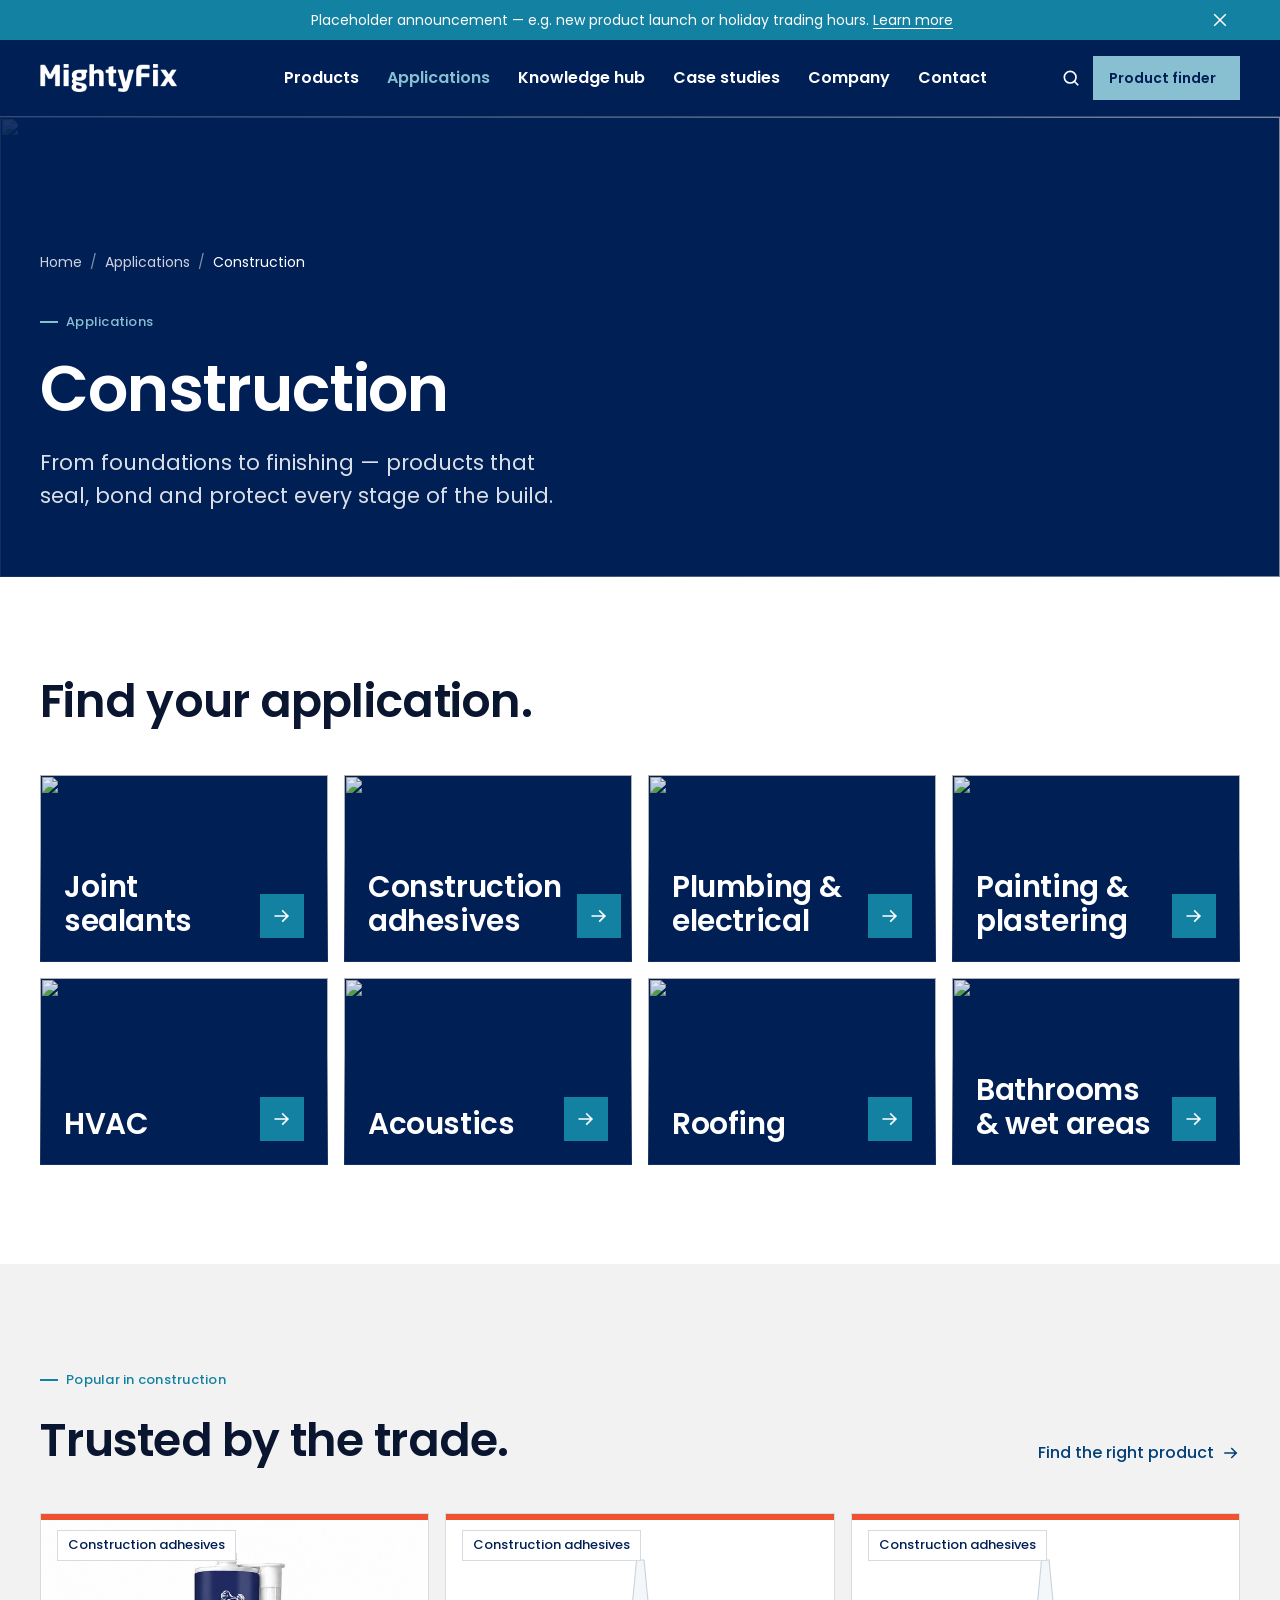
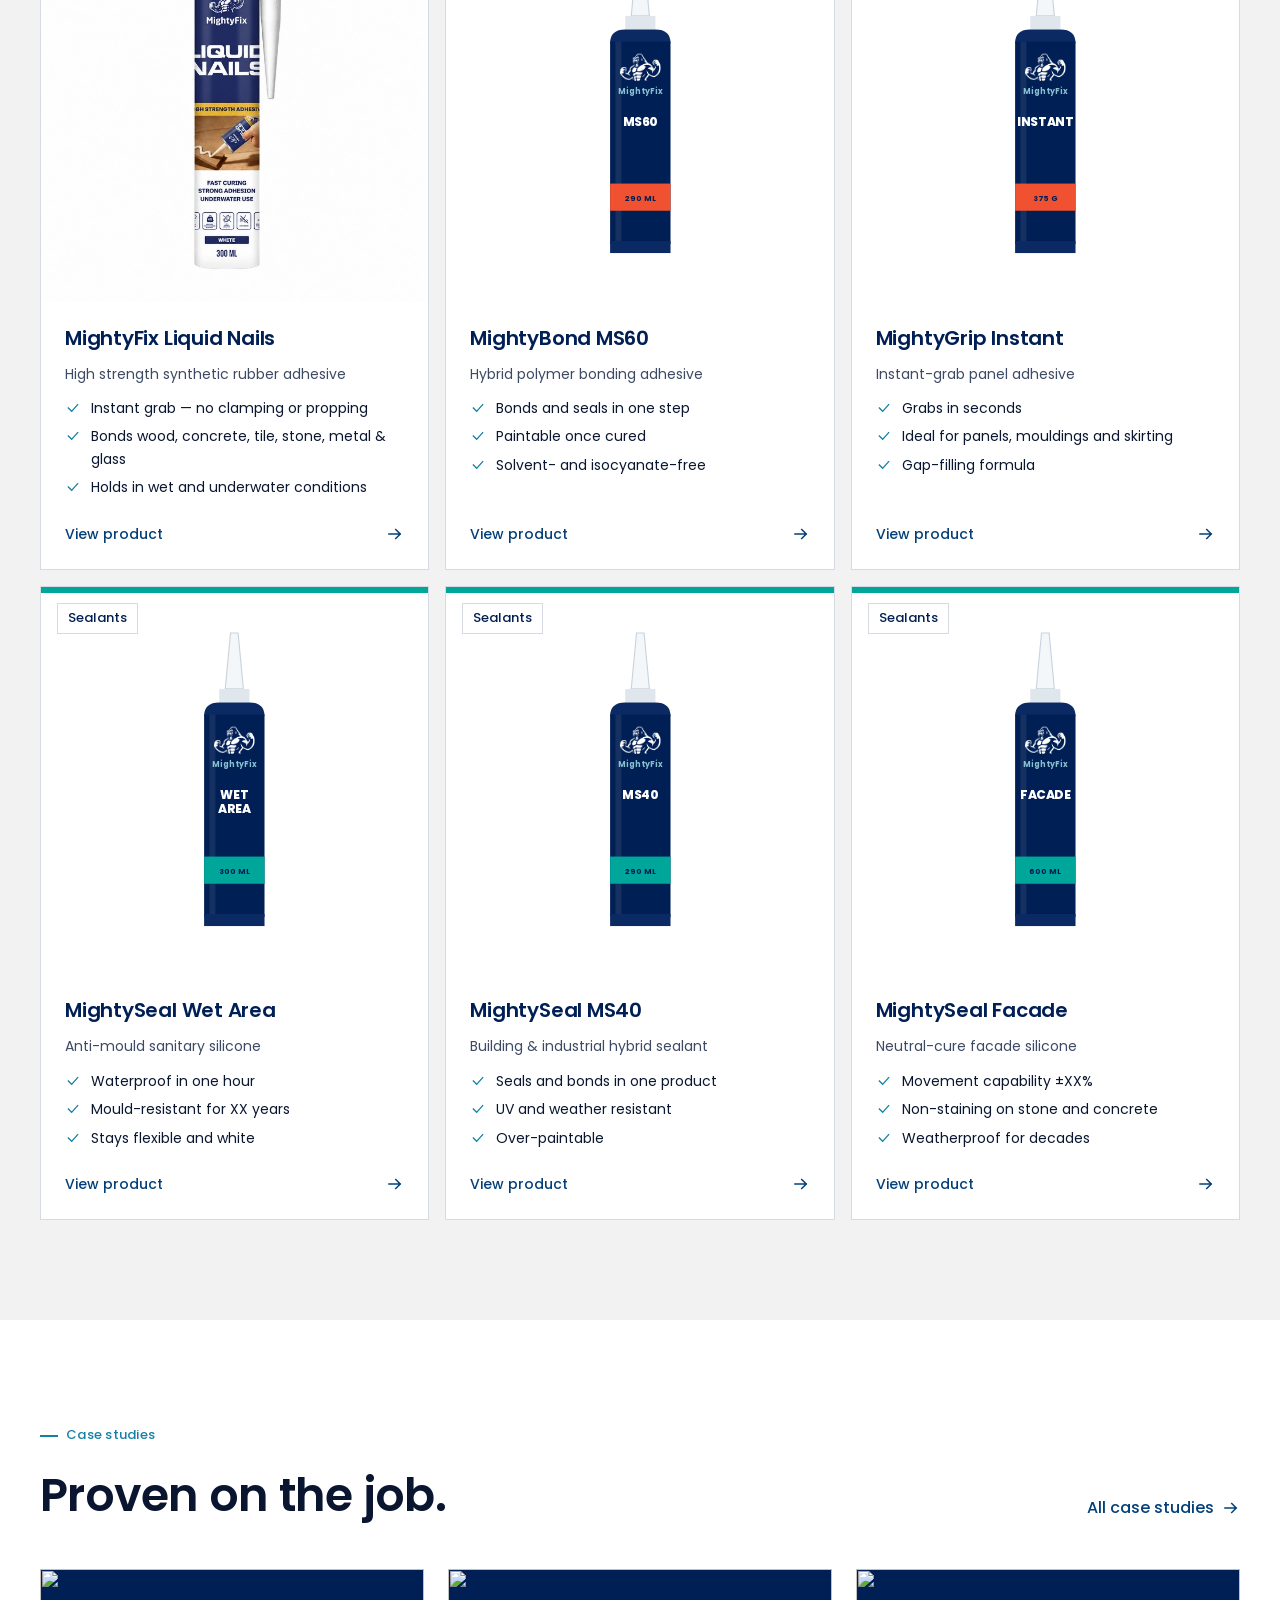
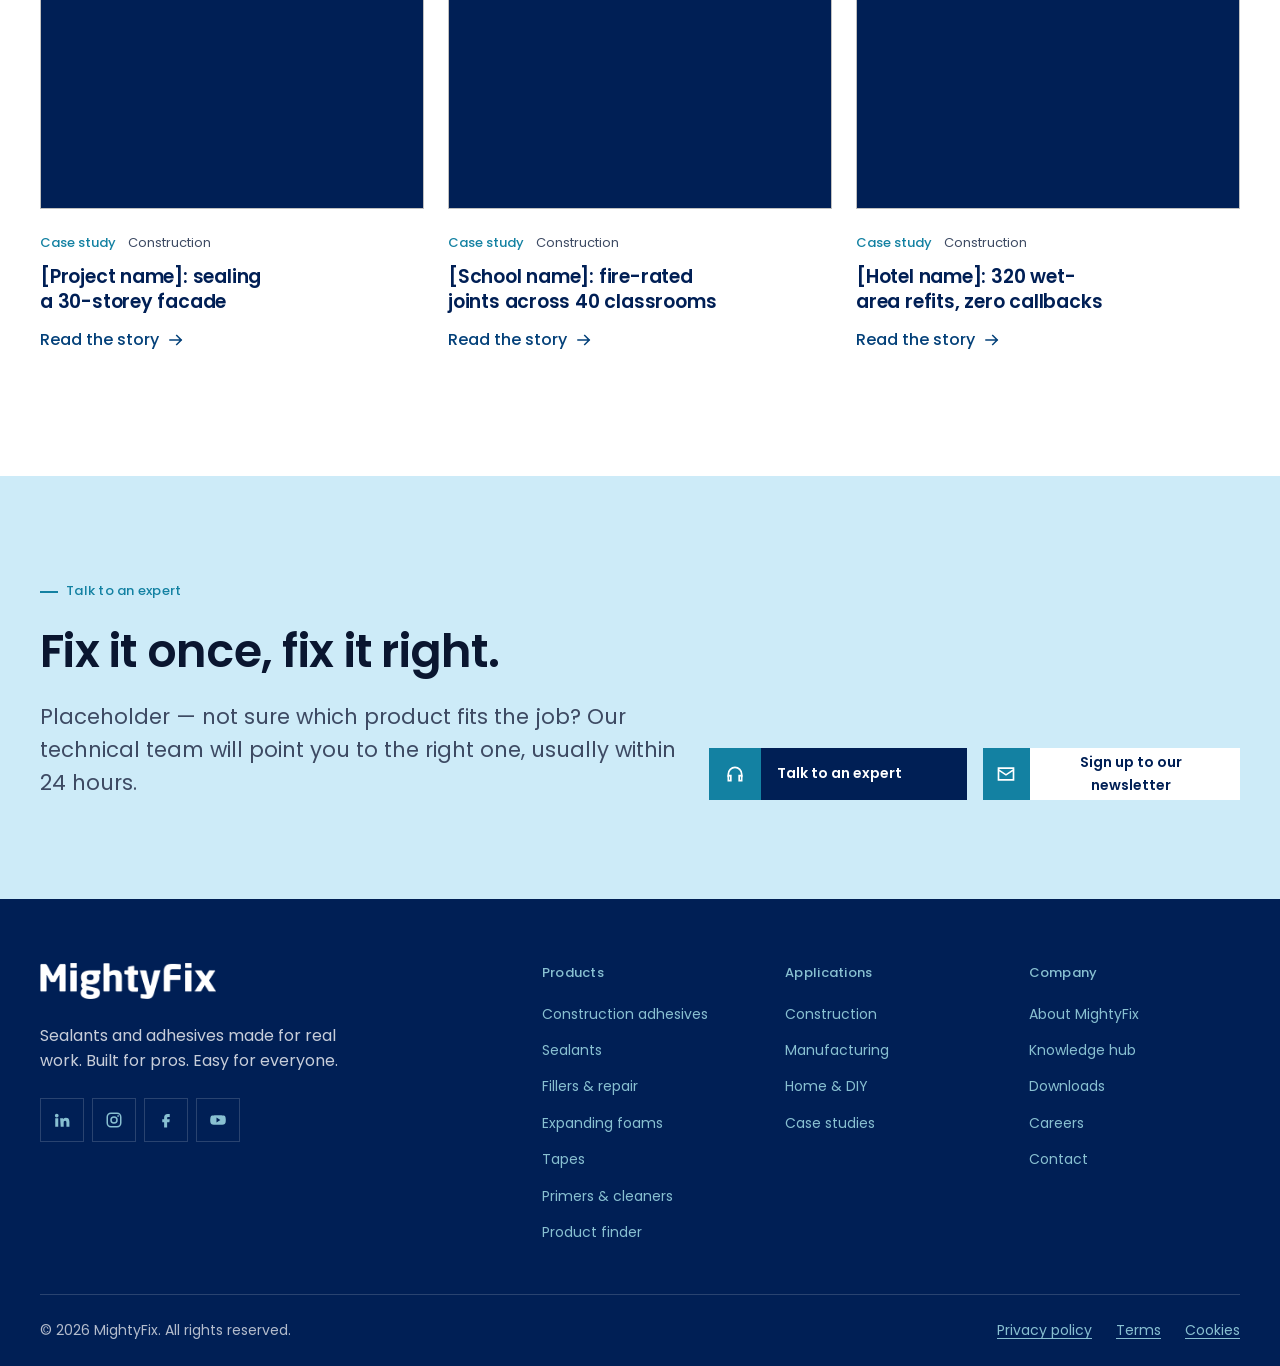
==== site/application.html @ 57dddebc "Initial MightyFix website Static HTML/CSS/JS site modelled on the sabreadhesives.com page structure," ====
<!doctype html>
<html lang="en">
<head>
  <meta charset="utf-8">
  <meta name="viewport" content="width=device-width, initial-scale=1">
  <title>Applications — MightyFix</title>
  <meta name="description" content="Placeholder — MightyFix products by application.">
  <link rel="icon" href="assets/img/symbol-navy.png">
  <link rel="preconnect" href="https://fonts.googleapis.com">
  <link rel="preconnect" href="https://fonts.gstatic.com" crossorigin>
  <link href="https://fonts.googleapis.com/css2?family=Poppins:wght@400;500;600;700;800&display=swap" rel="stylesheet">
  <link rel="stylesheet" href="assets/css/styles.css">
  <script>document.documentElement.classList.add('js')</script>
</head>
<body data-page="application" data-nav="applications">
<main id="main" tabindex="-1">
  <div id="page"></div>
</main>
<script src="assets/js/data.js"></script>
<script src="assets/js/pages.js"></script>
<script src="assets/js/main.js"></script>
</body>
</html>
---- site/assets/css/styles.css ----
/* ==========================================================================
   MightyFix — site styles
   Tokens follow the MightyFix Brand Guidelines:
   - Primary palette: French Navy Blue, Dark Azure, Autumn Blue, Half Baked
   - Usage proportion ≈ 50 / 25 / 10 / 10 / 5
   - Type: Helvetica Neue in the guide → Poppins on web (as sabreadhesives.com). Sentence case,
     left aligned, tight tracking on headings.
   ========================================================================== */

:root {
  /* Brand primary */
  --navy: #001f55;        /* French Navy Blue · Pantone 281 C */
  --navy-deep: #001844;   /* menu panels — a shade below navy, as Sabre does with its purple */
  --azure: #034079;       /* Dark Azure · Pantone 541 C */
  --autumn: #1381a2;      /* Autumn Blue · Pantone 314 C */
  --halfbaked: #88c0d1;   /* Half Baked · Pantone 550 C */
  --ice: #cdebf8;         /* 5% tint from usage-proportion chart */

  /* Neutrals */
  --paper: #f2f2f2;
  --white: #ffffff;
  --ink: #0a1630;
  --ink-2: #3d4a63;
  --line: #d6dbe3;
  --line-dark: rgba(255, 255, 255, 0.16);

  /* Semantic */
  --bg: var(--white);
  --surface: var(--paper);
  --text: var(--ink);
  --text-muted: var(--ink-2);
  --link: var(--azure);
  --focus: #1381a2;
  --error: #b73240;       /* Satin Red from extended palette */
  --success: #00796f;

  /* Type */
  --font: "Poppins", Arial, sans-serif;
  --fs-display: clamp(2.75rem, 1.9rem + 4.2vw, 6rem);
  --fs-h1: clamp(2.25rem, 1.6rem + 3vw, 4.25rem);
  --fs-h2: clamp(1.75rem, 1.35rem + 1.9vw, 3rem);
  --fs-h3: clamp(1.375rem, 1.2rem + 0.8vw, 1.875rem);
  --fs-h4: 1.25rem;
  --fs-lead: clamp(1.125rem, 1.05rem + 0.35vw, 1.375rem);
  --fs-body: 1rem;
  --fs-small: 0.875rem;
  --fs-xs: 0.8125rem;

  /* Space (8pt) */
  --s1: 0.25rem; --s2: 0.5rem; --s3: 0.75rem; --s4: 1rem; --s5: 1.5rem;
  --s6: 2rem; --s7: 3rem; --s8: 4rem; --s9: 6rem; --s10: 8rem;
  --section: clamp(4rem, 3rem + 4vw, 7.5rem);

  --container: 1320px;
  --gutter: clamp(1rem, 0.5rem + 2.5vw, 2.5rem);
  --header-h: 76px;

  --radius: 0;            /* guide: sharp corners, clean lines */
  --shadow: 0 18px 40px -20px rgba(0, 31, 85, 0.35);

  --ease-out: cubic-bezier(0.22, 1, 0.36, 1);
  --ease-in: cubic-bezier(0.55, 0, 1, 0.45);
  --dur-1: 160ms; --dur-2: 280ms; --dur-3: 600ms;

  --z-header: 50; --z-menu: 60; --z-modal: 100;
}

/* ---------- Reset & base ---------- */
*, *::before, *::after { box-sizing: border-box; }
html { -webkit-text-size-adjust: 100%; scroll-padding-top: calc(var(--header-h) + 16px); }
@media (prefers-reduced-motion: no-preference) { html { scroll-behavior: smooth; } }
body {
  margin: 0;
  font-family: var(--font);
  font-size: var(--fs-body);
  line-height: 1.6;
  letter-spacing: 0;
  color: var(--text);
  background: var(--bg);
  -webkit-font-smoothing: antialiased;
  text-rendering: optimizeLegibility;
  }
img, svg, video { display: block; max-width: 100%; }
img { height: auto; }
a { color: var(--link); text-underline-offset: 0.2em; }
button, input, select, textarea { font: inherit; letter-spacing: inherit; color: inherit; }
button { cursor: pointer; }
h1, h2, h3, h4, h5, p, ul, ol, figure, blockquote, dl, dd { margin: 0; }
ul[class], ol[class] { list-style: none; padding: 0; }

:focus-visible { outline: 3px solid var(--focus); outline-offset: 3px; }
.on-dark :focus-visible, .site-header :focus-visible, .site-footer :focus-visible { outline-color: var(--halfbaked); }

.visually-hidden {
  position: absolute !important; width: 1px; height: 1px; padding: 0; margin: -1px;
  overflow: hidden; clip: rect(0 0 0 0); white-space: nowrap; border: 0;
}
.skip-link {
  position: absolute; left: var(--s4); top: -100px; z-index: 1000;
  background: var(--halfbaked); color: var(--navy); padding: var(--s3) var(--s4); font-weight: 500;
}
.skip-link:focus { top: var(--s4); }

/* ---------- Typography ---------- */
.display, .h1, .h2, .h3, h1, h2, h3 { font-weight: 600; text-wrap: balance; }
.display { font-size: var(--fs-display); line-height: 1; letter-spacing: -0.020em; }
h1, .h1 { font-size: var(--fs-h1); line-height: 1.04; letter-spacing: -0.018em; }
h2, .h2 { font-size: var(--fs-h2); line-height: 1.1; letter-spacing: -0.016em; }
h3, .h3 { font-size: var(--fs-h3); line-height: 1.2; letter-spacing: -0.011em; font-weight: 600; }
h4, .h4 { font-size: var(--fs-h4); line-height: 1.3; letter-spacing: 0; font-weight: 600; }
.lead { font-size: var(--fs-lead); line-height: 1.55; letter-spacing: 0; }
.small { font-size: var(--fs-small); }
.muted { color: var(--text-muted); }
.eyebrow {
  display: inline-flex; align-items: center; gap: var(--s2);
  font-size: var(--fs-xs); font-weight: 500; letter-spacing: 0.02em; color: var(--autumn);
}
.eyebrow::before { content: ""; width: 18px; height: 2px; background: currentColor; }
.on-dark .eyebrow, .page-hero .eyebrow { color: var(--halfbaked); }
.prose { max-width: 68ch; }
.prose > * + * { margin-top: var(--s4); }
.prose h2 { font-size: var(--fs-h3); margin-top: var(--s7); }
.prose h3 { font-size: var(--fs-h4); margin-top: var(--s6); }
.prose ul { padding-left: 1.2em; }
.prose li + li { margin-top: var(--s2); }
.prose blockquote { border-left: 3px solid var(--halfbaked); padding-left: var(--s5); font-size: var(--fs-lead); color: var(--navy); }

/* ---------- Layout ---------- */
.container { width: 100%; max-width: var(--container); margin-inline: auto; padding-inline: var(--gutter); }
.section { padding-block: var(--section); }
.section--tight { padding-block: calc(var(--section) * 0.6); }
.section--paper { background: var(--paper); }
.section--navy { background: var(--navy); color: var(--white); }
.section--azure { background: var(--azure); color: var(--white); }
.section--ice { background: var(--ice); }
.on-dark { color: var(--white); }
.on-dark a:not(.btn) { color: var(--halfbaked); }
.on-dark .muted { color: rgba(255, 255, 255, 0.78); }

.stack > * + * { margin-top: var(--s5); }
.stack-sm > * + * { margin-top: var(--s3); }
.grid { display: grid; gap: var(--s5); }
@media (min-width: 640px) { .grid--2, .grid--3, .grid--4 { grid-template-columns: repeat(2, 1fr); } }
@media (min-width: 960px) {
  .grid--3 { grid-template-columns: repeat(3, 1fr); }
  .grid--4 { grid-template-columns: repeat(4, 1fr); }
}
.split { display: grid; gap: var(--s6); }
@media (min-width: 960px) {
  .split { grid-template-columns: 5fr 7fr; gap: var(--s8); align-items: start; }
  .split--even { grid-template-columns: 1fr 1fr; }
  .split--center { align-items: center; }
}
.split > *, .grid > *, .pdp-hero__grid > *, .article-layout > *, .contact-grid > *, .cta-band > *, .footer__top > * { min-width: 0; }
.section-head { display: flex; flex-wrap: wrap; justify-content: space-between; align-items: end; gap: var(--s5); margin-bottom: var(--s7); }
.section-head > div { max-width: 46rem; }
.section-head .lead { margin-top: var(--s4); }

/* ---------- Buttons ---------- */
.btn {
  --btn-bg: var(--navy); --btn-fg: var(--white); --btn-tile: var(--autumn);
  display: inline-flex; align-items: center; gap: var(--s4);
  min-height: 52px; padding: 0 var(--s5) 0 0;
  background: var(--btn-bg); color: var(--btn-fg);
  border: 0; text-decoration: none; font-weight: 600; font-size: 0.875rem; letter-spacing: 0;
  transition: background-color var(--dur-1) var(--ease-out), color var(--dur-1) var(--ease-out);
  touch-action: manipulation;
}
.btn .btn__tile {
  display: grid; place-items: center; width: 52px; align-self: stretch;
  background: var(--btn-tile); color: var(--white);
  transition: background-color var(--dur-1) var(--ease-out);
}
.btn .btn__tile svg { width: 20px; height: 20px; transition: transform var(--dur-2) var(--ease-out); }
.btn:hover .btn__tile svg { transform: translateX(3px); }
.btn:hover { --btn-bg: var(--azure); }
.btn:active .btn__tile { background: var(--azure); }
.btn--light { --btn-bg: var(--halfbaked); --btn-fg: var(--navy); --btn-tile: var(--navy); }
.btn--light:hover { --btn-bg: var(--ice); }
.btn--white { --btn-bg: var(--white); --btn-fg: var(--navy); --btn-tile: var(--autumn); }
.btn--white:hover { --btn-bg: var(--ice); }
.btn--plain { padding: 0 var(--s5); }
.btn--block { width: 100%; }
.btn[disabled], .btn[aria-disabled="true"] { opacity: 0.45; cursor: not-allowed; }
.btn.is-loading .btn__tile svg { animation: spin 0.9s linear infinite; }
@keyframes spin { to { transform: rotate(360deg); } }

.link-arrow {
  display: inline-flex; align-items: center; gap: var(--s2);
  font-weight: 500; text-decoration: none; color: var(--link);
}
.link-arrow svg { width: 18px; height: 18px; transition: transform var(--dur-2) var(--ease-out); }
.link-arrow:hover { text-decoration: underline; }
.link-arrow:hover svg { transform: translateX(3px); }

.icon-btn {
  display: inline-grid; place-items: center; width: 48px; height: 48px;
  background: var(--autumn); color: var(--white); border: 0;
  transition: background-color var(--dur-1) var(--ease-out);
}
.icon-btn:hover { background: var(--azure); }
.icon-btn svg { width: 20px; height: 20px; }
.icon-btn--ghost { background: transparent; color: currentColor; border: 1px solid currentColor; }
.icon-btn--ghost:hover { background: rgba(255, 255, 255, 0.1); }

.icon { width: 24px; height: 24px; flex: none; }

/* ---------- Announcement bar ---------- */
.announce {
  background: var(--autumn); color: var(--white);
  font-size: var(--fs-small);
}
.announce .container { display: flex; align-items: center; justify-content: center; gap: var(--s4); min-height: 40px; position: relative; padding-right: 56px; }
.announce p { text-align: center; }
.announce button {
  position: absolute; right: var(--gutter); top: 50%; transform: translateY(-50%);
  width: 40px; height: 40px; display: grid; place-items: center; background: none; border: 0; color: inherit;
}
.announce button svg { width: 18px; height: 18px; }

/* ---------- Header ---------- */
.site-header {
  position: sticky; top: 0; z-index: var(--z-header);
  background: var(--navy); color: var(--white);
  transition: box-shadow var(--dur-2) var(--ease-out);
}
.site-header.is-scrolled { box-shadow: 0 8px 24px -12px rgba(0, 0, 0, 0.5); }
.site-header__bar { display: flex; align-items: center; gap: var(--s6); height: var(--header-h); }
.brand { display: inline-flex; align-items: center; flex: none; }
.brand img { height: 28px; width: auto; }
.nav { display: none; margin-left: auto; }
.nav__list { display: flex; align-items: stretch; height: var(--header-h); }
.nav__item { display: flex; }
.nav__link {
  display: inline-flex; align-items: center; padding: 0 14px;
  color: var(--white); text-decoration: none; font-size: 1rem; font-weight: 600;
  background: none; border: 0; cursor: pointer;
  transition: color 0.35s ease;
}
/* Sabre-style: no arrows or underlines — the open/current item takes the accent colour */
.nav__link:hover, .nav__link[aria-expanded="true"], .nav__link[aria-current="page"], .nav__link[data-current="true"] { color: var(--halfbaked); }
.header-actions { display: flex; align-items: center; gap: var(--s3); margin-left: auto; }
.header-actions .btn { min-height: 44px; }
.header-actions .btn .btn__tile { width: 44px; }
.header-cta { display: none; }
.menu-toggle {
  display: inline-grid; place-items: center; width: 48px; height: 48px;
  background: none; border: 1px solid var(--line-dark); color: var(--white);
}
.menu-toggle svg { width: 22px; height: 22px; }
@media (min-width: 1100px) {
  .nav { display: block; }
  .header-actions { margin-left: var(--s4); }
  .header-cta { display: inline-flex; }
  .menu-toggle { display: none; }
}

/* Mega menu — mirrors sabreadhesives.com: full-width panel a shade darker than the header,
   three equal columns, bold 20px column headings, 16px links on 32px lines. */
.site-header { border-bottom: 1px solid rgba(255, 255, 255, 0.2); }
.mega {
  position: absolute; left: 0; right: 0; top: 100%;
  background: var(--navy-deep); color: var(--white);
  visibility: hidden; opacity: 0;
  transition: opacity 0.5s ease, visibility 0s linear 0.5s;
}
.mega.is-open { visibility: visible; opacity: 1; transition: opacity 0.5s ease, visibility 0s; }
@media (max-width: 1099px) { .mega { display: none; } }
.mega__inner { display: grid; grid-template-columns: repeat(3, 1fr); column-gap: var(--s6); padding-block: 70px 90px; }
.mega__col { list-style: none; margin: 0; padding: 0; }
.mega__col li { margin-top: 5px; }
.mega__col li:first-child { margin-top: 0; }
.mega__col a { display: inline-block; color: var(--white); text-decoration: none; font-size: 1rem; font-weight: 500; line-height: 32px; transition: color 0.35s ease; }
.mega__col a:hover, .mega__col a:focus-visible { color: var(--halfbaked); }
.mega__heading { display: inline-block; margin: 5px 0 10px; color: var(--white); text-decoration: none; font-size: 1.25rem; font-weight: 700; line-height: 32px; transition: color 0.35s ease; }
a.mega__heading:hover { color: var(--halfbaked); }
.mega__heading--finder { line-height: 24px; max-width: 200px; }
.mega__finder { display: inline-flex; align-items: center; gap: 10px; margin-top: 20px; color: var(--white); text-decoration: none; font-size: 1rem; font-weight: 500; line-height: 24px; transition: color 0.35s ease; }
.mega__finder svg { width: 18px; height: 18px; color: var(--halfbaked); }
.mega__finder:hover { color: var(--halfbaked); }

/* Mobile drawer */
.drawer {
  position: fixed; inset: 0; z-index: var(--z-menu);
  background: var(--navy); color: var(--white);
  display: flex; flex-direction: column;
  visibility: hidden; transform: translateX(100%);
  transition: transform var(--dur-2) var(--ease-in), visibility 0s linear var(--dur-2);
}
.drawer.is-open { visibility: visible; transform: none; transition: transform var(--dur-3) var(--ease-out); }
.drawer__top { display: flex; align-items: center; justify-content: space-between; height: var(--header-h); padding-inline: var(--gutter); border-bottom: 1px solid var(--line-dark); flex: none; }
.drawer__top img { height: 24px; width: auto; }
.drawer__panels { position: relative; flex: 1; overflow: hidden; }
.drawer__panel {
  position: absolute; inset: 0; overflow-y: auto; padding: var(--s5) var(--gutter) var(--s8);
  transition: transform var(--dur-2) var(--ease-out), visibility 0s linear var(--dur-2);
  transform: translateX(100%); visibility: hidden;
}
.drawer__panel.is-active { transform: none; visibility: visible; transition-delay: 0s; }
.drawer__panel.is-behind { transform: translateX(-30%); visibility: hidden; }
.drawer__list > li { border-bottom: 1px solid var(--line-dark); }
.drawer__list a, .drawer__list button {
  display: flex; align-items: center; justify-content: space-between; width: 100%;
  min-height: 60px; padding: 0; background: none; border: 0; color: var(--white);
  font-size: 1.375rem; letter-spacing: -0.011em; text-decoration: none; text-align: left;
}
.drawer__list svg { width: 20px; height: 20px; }
.drawer__back { display: inline-flex; align-items: center; gap: var(--s2); background: none; border: 0; color: var(--halfbaked); min-height: 44px; padding: 0; margin-bottom: var(--s4); font-weight: 500; }
.drawer__back svg { width: 18px; height: 18px; }
.drawer__heading { font-size: var(--fs-xs); color: var(--halfbaked); margin: var(--s5) 0 var(--s2); font-weight: 500; }
.drawer__foot { padding: var(--s5) var(--gutter); border-top: 1px solid var(--line-dark); flex: none; }
body.no-scroll { overflow: hidden; }

/* ---------- Breadcrumb ---------- */
.crumbs { font-size: var(--fs-small); }
.crumbs ol { display: flex; flex-wrap: wrap; gap: var(--s2); list-style: none; padding: 0; margin: 0; }
.crumbs li { display: inline-flex; align-items: center; gap: var(--s2); }
.crumbs li + li::before { content: "/"; opacity: 0.5; }
.crumbs a { color: inherit; text-decoration: none; opacity: 0.8; }
.crumbs a:hover { text-decoration: underline; opacity: 1; }
.crumbs [aria-current] { opacity: 1; }

/* ---------- Home hero ---------- */
.hero {
  position: relative; min-height: min(88vh, 860px); min-height: min(88dvh, 860px);
  display: flex; align-items: end; color: var(--white); background: var(--navy); overflow: hidden;
}
.hero__media { position: absolute; inset: 0; }
.hero__media img { width: 100%; height: 100%; object-fit: cover; }
.hero__media::after { content: ""; position: absolute; inset: 0; background: linear-gradient(90deg, rgba(0, 31, 85, 0.75) 0%, rgba(0, 31, 85, 0.25) 55%, rgba(0, 31, 85, 0) 100%), linear-gradient(0deg, rgba(0, 31, 85, 0.55), rgba(0, 31, 85, 0) 45%); }
.hero__content { position: relative; width: 100%; padding-bottom: clamp(9rem, 20vw, 13rem); }
.hero__title { max-width: 10ch; }
.hero__play {
  display: inline-flex; align-items: center; gap: var(--s4); margin-top: var(--s6);
  background: none; border: 0; color: var(--white); padding: 0; font-weight: 500;
}
.hero__play .icon-btn { width: 64px; height: 64px; }
.hero__play .icon-btn svg { width: 24px; height: 24px; }
.hero__finder {
  position: absolute; right: 0; bottom: 0; z-index: 2;
  width: min(100%, 520px); background: var(--azure); color: var(--white);
  padding: var(--s6) var(--gutter) var(--s6) var(--s6);
}
.hero__finder h2 { font-size: var(--fs-h3); line-height: 1.1; letter-spacing: -0.011em; margin-bottom: var(--s5); max-width: 16ch; }
@media (max-width: 639px) {
  .hero { flex-direction: column; align-items: stretch; justify-content: end; }
  .hero__content { padding-bottom: var(--s6); padding-top: 30vh; }
  .hero__finder { position: relative; width: 100%; padding: var(--s6) var(--gutter); }
}

/* ---------- Page hero (inner pages) ---------- */
.page-hero { background: var(--navy); color: var(--white); position: relative; overflow: hidden; }
.page-hero__grid { display: grid; gap: var(--s6); padding-block: var(--s7) var(--s8); position: relative; }
.page-hero__grid .crumbs { margin-bottom: var(--s6); }
.page-hero h1 { max-width: 14ch; }
.page-hero .lead { margin-top: var(--s5); max-width: 40ch; color: rgba(255, 255, 255, 0.86); }
.page-hero__actions { margin-top: var(--s6); display: flex; flex-wrap: wrap; gap: var(--s4); }
.page-hero__media { position: relative; min-height: 260px; }
.page-hero__media img { position: absolute; inset: 0; width: 100%; height: 100%; object-fit: cover; }
@media (min-width: 960px) {
  .page-hero--split .page-hero__grid { grid-template-columns: 1fr 1fr; padding-block: 0; min-height: 520px; }
  .page-hero--split .page-hero__text { padding-block: var(--s7) var(--s8); align-self: center; }
  .page-hero--split .page-hero__media { margin-right: calc(var(--gutter) * -1); margin-right: calc((100vw - min(100vw, var(--container))) / -2 - var(--gutter)); }
}
.page-hero--photo { min-height: 460px; display: flex; align-items: end; }
.page-hero--photo .page-hero__bg { position: absolute; inset: 0; }
.page-hero--photo .page-hero__bg img { width: 100%; height: 100%; object-fit: cover; }
.page-hero--photo .page-hero__bg::after { content: ""; position: absolute; inset: 0; background: linear-gradient(90deg, rgba(0, 31, 85, 0.9), rgba(0, 31, 85, 0.35)); }
.page-hero--compact .page-hero__grid { padding-block: var(--s6) var(--s7); }
.page-hero__band { position: absolute; left: 0; bottom: 0; height: 8px; width: 100%; }

/* ---------- Intro block ---------- */
.intro__cols { display: grid; gap: var(--s5); }
@media (min-width: 720px) { .intro__cols { grid-template-columns: 1fr 1fr; gap: var(--s6); } }

/* ---------- Feature (panel overlapping image) ---------- */
.feature { position: relative; display: grid; }
.feature__media { position: relative; aspect-ratio: 16 / 10; }
.feature__media img { position: absolute; inset: 0; width: 100%; height: 100%; object-fit: cover; }
.feature__panel { position: relative; background: var(--navy); color: var(--white); padding: var(--s6); display: flex; flex-direction: column; gap: var(--s5); }
.feature__panel .h2 { max-width: 12ch; }
.feature__product { position: absolute; right: 6%; bottom: -6%; width: clamp(80px, 12vw, 150px); filter: drop-shadow(0 20px 30px rgba(0, 0, 0, 0.35)); }
@media (min-width: 960px) {
  .feature { grid-template-columns: repeat(12, 1fr); align-items: center; }
  .feature__media { grid-column: 4 / -1; grid-row: 1; aspect-ratio: 16 / 9.5; }
  .feature__panel { grid-column: 1 / 6; grid-row: 1; padding: var(--s7) var(--s6); z-index: 1; min-height: 480px; justify-content: center; }
  .feature--reverse .feature__media { grid-column: 1 / 10; }
  .feature--reverse .feature__panel { grid-column: 8 / -1; }
}

/* ---------- Tiles (categories / applications) ---------- */
.tiles { display: grid; gap: var(--s4); grid-template-columns: 1fr; }
@media (min-width: 560px) { .tiles { grid-template-columns: repeat(2, 1fr); } }
@media (min-width: 960px) { .tiles--3 { grid-template-columns: repeat(3, 1fr); } .tiles--4 { grid-template-columns: repeat(4, 1fr); } }
.tile { position: relative; display: block; aspect-ratio: 4 / 3.4; overflow: hidden; color: var(--white); text-decoration: none; background: var(--navy); }
.tile img { position: absolute; inset: 0; width: 100%; height: 100%; object-fit: cover; transition: transform var(--dur-3) var(--ease-out); }
.tile::after { content: ""; position: absolute; inset: 0; background: linear-gradient(0deg, rgba(0, 31, 85, 0.9) 0%, rgba(0, 31, 85, 0.1) 60%); transition: opacity var(--dur-2) var(--ease-out); }
.tile:hover img { transform: scale(1.05); }
.tile__body { position: absolute; inset: auto 0 0 0; z-index: 1; display: flex; align-items: end; justify-content: space-between; gap: var(--s4); padding: var(--s5); }
.tile__title { font-size: var(--fs-h3); font-weight: 600; line-height: 1.15; letter-spacing: -0.013em; }
.tile__arrow { display: grid; place-items: center; width: 44px; height: 44px; flex: none; background: var(--autumn); transition: background-color var(--dur-1) var(--ease-out); }
.tile:hover .tile__arrow { background: var(--halfbaked); color: var(--navy); }
.tile__arrow svg { width: 20px; height: 20px; }
.tile__band { position: absolute; top: 0; left: 0; z-index: 1; width: 100%; height: 6px; }
.tile--short { aspect-ratio: 4 / 2.6; }

/* ---------- Product card ---------- */
.products { display: grid; gap: var(--s4); grid-template-columns: 1fr; }
@media (min-width: 560px) { .products { grid-template-columns: repeat(2, 1fr); } }
@media (min-width: 960px) { .products { grid-template-columns: repeat(3, 1fr); } }
@media (min-width: 1200px) { .products--4 { grid-template-columns: repeat(4, 1fr); } }
.pcard { position: relative; display: flex; flex-direction: column; background: var(--white); border: 1px solid var(--line); transition: border-color var(--dur-2) var(--ease-out), box-shadow var(--dur-2) var(--ease-out); }
.pcard:hover { border-color: var(--halfbaked); box-shadow: var(--shadow); }
.pcard__media { position: relative; aspect-ratio: 1 / 1; background: var(--white); display: grid; place-items: center; overflow: hidden; }
.pcard__media svg, .pcard__media .pack-photo { height: 78%; width: auto; transition: transform var(--dur-3) var(--ease-out); }
.pcard__media .pack-photo { height: 100%; }
.pcard:hover .pcard__media svg, .pcard:hover .pcard__media .pack-photo { transform: translateY(-6px) rotate(-2deg); }
/* Real pack shots are on white — multiply drops the white onto the tinted backdrop */
.pack-photo { mix-blend-mode: multiply; object-fit: contain; }
.pcard__real { position: absolute; top: var(--s4); right: var(--s4); font-size: var(--fs-xs); font-weight: 600; background: var(--navy); color: var(--white); padding: 4px 10px; }
.pcard__band { position: absolute; top: 0; left: 0; width: 100%; height: 6px; }
.pcard__tag { position: absolute; top: var(--s4); left: var(--s4); font-size: var(--fs-xs); font-weight: 500; background: var(--white); color: var(--navy); padding: 4px 10px; border: 1px solid var(--line); z-index: 1; }
.pcard__body { display: flex; flex-direction: column; gap: var(--s3); padding: var(--s5); flex: 1; }
.pcard__title { font-size: 1.25rem; line-height: 1.25; letter-spacing: -0.011em; font-weight: 600; }
.pcard__title a { color: var(--navy); text-decoration: none; }
.pcard__title a::after { content: ""; position: absolute; inset: 0; }
.pcard__sub { color: var(--text-muted); font-size: var(--fs-small); }
.ticks li { position: relative; padding-left: 26px; font-size: var(--fs-small); }
.ticks li + li { margin-top: 6px; }
.ticks svg { position: absolute; left: 0; top: 3px; width: 16px; height: 16px; color: var(--autumn); }
.pcard__foot { margin-top: auto; padding-top: var(--s3); display: flex; align-items: center; justify-content: space-between; color: var(--azure); font-weight: 500; font-size: var(--fs-small); }
.pcard__foot svg { width: 18px; height: 18px; transition: transform var(--dur-2) var(--ease-out); }
.pcard:hover .pcard__foot svg { transform: translateX(4px); }

/* ---------- Carousel ---------- */
.carousel { position: relative; }
.carousel__viewport { overflow: hidden; }
.carousel__track { display: flex; transition: transform var(--dur-3) var(--ease-out); }
.carousel__slide { flex: 0 0 100%; min-width: 0; }
.carousel__controls { display: flex; align-items: center; gap: var(--s2); }
.carousel__count { font-size: var(--fs-small); margin-right: var(--s4); font-variant-numeric: tabular-nums; }
.slide { display: grid; gap: var(--s6); align-items: center; }
.slide__media { aspect-ratio: 4 / 3; position: relative; }
.slide__media img { position: absolute; inset: 0; width: 100%; height: 100%; object-fit: cover; }
@media (min-width: 960px) { .slide { grid-template-columns: 5fr 7fr; gap: var(--s8); } .slide__media { aspect-ratio: 16 / 11; } }
.slide__num { font-size: var(--fs-small); color: var(--halfbaked); font-variant-numeric: tabular-nums; }

/* ---------- CTA band ---------- */
.cta-band { display: grid; gap: var(--s6); }
@media (min-width: 960px) { .cta-band { grid-template-columns: 1.2fr 1fr; align-items: end; } }
.cta-band__actions { display: flex; flex-wrap: wrap; gap: var(--s4); }
.cta-band__actions .btn { flex: 1 1 240px; }

.tagline-band { padding-block: var(--s8); text-align: left; }

/* ---------- Footer ---------- */
.site-footer { background: var(--navy); color: var(--white); font-size: var(--fs-small); }
.footer__top { display: grid; gap: var(--s7); padding-block: var(--s8) var(--s7); }
@media (min-width: 960px) { .footer__top { grid-template-columns: 1.3fr 2fr; } }
.footer__brand img { height: 36px; width: auto; }
.footer__brand p { margin-top: var(--s5); max-width: 34ch; color: rgba(255, 255, 255, 0.78); font-size: var(--fs-body); }
.footer__social { display: flex; gap: var(--s2); margin-top: var(--s5); }
.footer__social a { display: grid; place-items: center; width: 44px; height: 44px; border: 1px solid var(--line-dark); color: var(--white); transition: background-color var(--dur-1); }
.footer__social a:hover { background: var(--azure); }
.footer__social svg { width: 18px; height: 18px; }
.footer__cols { display: grid; gap: var(--s6); grid-template-columns: repeat(2, 1fr); }
@media (min-width: 720px) { .footer__cols { grid-template-columns: repeat(3, 1fr); } }
.footer__title { color: var(--halfbaked); font-weight: 500; margin-bottom: var(--s4); font-size: var(--fs-xs); letter-spacing: 0.02em; }
.footer__links li + li { margin-top: var(--s2); }
.footer__links a { color: var(--white); text-decoration: none; display: inline-block; padding: 3px 0; }
.footer__links a:hover { text-decoration: underline; color: var(--halfbaked); }
.footer__offices { display: grid; gap: var(--s6); padding-block: var(--s7); border-top: 1px solid var(--line-dark); }
@media (min-width: 720px) { .footer__offices { grid-template-columns: repeat(3, 1fr); } }
.office h3 { font-size: var(--fs-body); font-weight: 500; letter-spacing: 0; }
.office p { color: rgba(255, 255, 255, 0.78); margin-top: var(--s2); }
.office a { color: var(--white); text-decoration: none; display: flex; align-items: center; gap: var(--s2); margin-top: var(--s2); }
.office a:hover { color: var(--halfbaked); text-decoration: underline; }
.office svg { width: 16px; height: 16px; color: var(--halfbaked); }
.footer__bottom { display: flex; flex-wrap: wrap; gap: var(--s4); justify-content: space-between; padding-block: var(--s5); border-top: 1px solid var(--line-dark); color: rgba(255, 255, 255, 0.7); }
.footer__bottom a { color: inherit; }
.footer__bottom ul { display: flex; gap: var(--s5); list-style: none; margin: 0; padding: 0; }

/* ---------- Forms ---------- */
.form { display: grid; gap: var(--s4); }
.form__row { display: grid; gap: var(--s4); }
@media (min-width: 560px) { .form__row--2 { grid-template-columns: 1fr 1fr; } }
.field { display: grid; gap: 6px; }
.field label, .field legend { font-size: var(--fs-small); font-weight: 500; }
.field .req { color: var(--error); }
.field .opt { color: var(--text-muted); font-weight: 400; }
.input, .select, .textarea {
  width: 100%; min-height: 50px; padding: 12px 14px; background: var(--white);
  border: 1px solid #a9b3c3; border-radius: 0; font-size: 1rem;
  transition: border-color var(--dur-1), box-shadow var(--dur-1);
}
.textarea { min-height: 120px; resize: vertical; }
.input:focus, .select:focus, .textarea:focus { outline: none; border-color: var(--autumn); box-shadow: 0 0 0 3px rgba(19, 129, 162, 0.3); }
.field.has-error .input, .field.has-error .select, .field.has-error .textarea { border-color: var(--error); }
.field__error { display: none; align-items: center; gap: 6px; color: var(--error); font-size: var(--fs-small); }
.field__error svg { width: 16px; height: 16px; }
.field.has-error .field__error { display: flex; }
.field__hint { color: var(--text-muted); font-size: var(--fs-xs); }
fieldset.field { border: 0; padding: 0; margin: 0; }
.choice-row { display: flex; flex-wrap: wrap; gap: var(--s3); }
.choice { position: relative; }
.choice input { position: absolute; opacity: 0; inset: 0; width: 100%; height: 100%; margin: 0; cursor: pointer; }
.choice span { display: inline-flex; align-items: center; min-height: 44px; padding: 0 var(--s5); border: 1px solid #a9b3c3; background: var(--white); font-size: var(--fs-small); }
.choice input:checked + span { background: var(--navy); color: var(--white); border-color: var(--navy); }
.choice input:focus-visible + span { outline: 3px solid var(--focus); outline-offset: 2px; }
.check { display: flex; gap: var(--s3); align-items: flex-start; font-size: var(--fs-small); }
.check input { width: 20px; height: 20px; margin-top: 1px; accent-color: var(--navy); flex: none; }
.form-summary { display: none; border-left: 4px solid var(--error); background: #fbeef0; padding: var(--s4); font-size: var(--fs-small); }
.form-summary.is-visible { display: block; }
.form-summary ul { margin-top: var(--s2); padding-left: 1.2em; }
.form-summary a { color: var(--error); }
.form-success { display: none; text-align: left; }
.form-success.is-visible { display: block; }
.form-success__icon { display: grid; place-items: center; width: 56px; height: 56px; background: var(--success); color: var(--white); margin-bottom: var(--s5); }
.form-success__icon svg { width: 28px; height: 28px; }

/* ---------- Modal ---------- */
dialog.modal {
  width: min(640px, calc(100vw - 2rem)); max-height: calc(100dvh - 2rem);
  padding: 0; border: 0; border-radius: 0; color: var(--text); background: var(--white);
  box-shadow: 0 40px 80px -30px rgba(0, 0, 0, 0.6);
}
dialog.modal::backdrop { background: rgba(0, 20, 55, 0.72); }
dialog.modal[open] { animation: modal-in var(--dur-2) var(--ease-out); }
@keyframes modal-in { from { opacity: 0; transform: translateY(12px) scale(0.98); } }
.modal__head { position: sticky; top: 0; z-index: 1; display: flex; justify-content: space-between; align-items: start; gap: var(--s4); padding: var(--s6) var(--s6) var(--s4); background: var(--white); }
.modal__head h2 { font-size: var(--fs-h3); line-height: 1.1; letter-spacing: -0.013em; }
.modal__head p { margin-top: var(--s2); color: var(--text-muted); font-size: var(--fs-small); }
.modal__close { flex: none; width: 44px; height: 44px; display: grid; place-items: center; background: var(--paper); border: 0; }
.modal__close:hover { background: var(--line); }
.modal__close svg { width: 20px; height: 20px; }
.modal__body { padding: 0 var(--s6) var(--s6); }
.modal__band { height: 6px; background: linear-gradient(90deg, var(--navy) 0 50%, var(--azure) 50% 75%, var(--autumn) 75% 85%, var(--halfbaked) 85% 95%, var(--ice) 95%); }

/* Video modal */
dialog.modal--video { width: min(1100px, calc(100vw - 2rem)); background: #000; color: var(--white); }
.video-placeholder { aspect-ratio: 16 / 9; display: grid; place-items: center; text-align: center; background: var(--navy); padding: var(--s6); }
.video-placeholder p { color: var(--halfbaked); }

/* ---------- Chips / filters ---------- */
.chips { display: flex; flex-wrap: wrap; gap: var(--s2); }
.chip {
  display: inline-flex; align-items: center; gap: var(--s2); min-height: 40px; padding: 0 var(--s4);
  border: 1px solid var(--line); background: var(--white); color: var(--navy); text-decoration: none;
  font-size: var(--fs-small); font-weight: 500;
  transition: background-color var(--dur-1), border-color var(--dur-1), color var(--dur-1);
}
.chip:hover { border-color: var(--navy); }
.chip[aria-pressed="true"], .chip[aria-current="true"], .chip.is-active { background: var(--navy); border-color: var(--navy); color: var(--white); }
.chip__dot { width: 8px; height: 8px; }
.chip__count { opacity: 0.6; font-variant-numeric: tabular-nums; }

.subnav { position: sticky; top: var(--header-h); z-index: 20; background: var(--white); border-bottom: 1px solid var(--line); }
.subnav .container { display: flex; gap: var(--s5); align-items: center; overflow-x: auto; scrollbar-width: none; min-height: 60px; }
.subnav .container::-webkit-scrollbar { display: none; }
.subnav__label { font-size: var(--fs-xs); color: var(--text-muted); white-space: nowrap; font-weight: 500; }
.subnav a { white-space: nowrap; color: var(--navy); text-decoration: none; font-size: var(--fs-small); font-weight: 500; padding: var(--s3) 0; border-bottom: 2px solid transparent; }
.subnav a:hover, .subnav a.is-active { border-bottom-color: var(--autumn); }

/* ---------- Accordion ---------- */
.accordion { border-top: 1px solid var(--line); }
.accordion details { border-bottom: 1px solid var(--line); }
.accordion summary {
  display: flex; justify-content: space-between; align-items: center; gap: var(--s4);
  min-height: 68px; padding: var(--s4) 0; cursor: pointer; list-style: none;
  font-size: 1.1875rem; font-weight: 600; letter-spacing: -0.009em; color: var(--navy);
}
.accordion summary::-webkit-details-marker { display: none; }
.accordion summary .acc-icon { display: grid; place-items: center; width: 36px; height: 36px; flex: none; background: var(--paper); transition: background-color var(--dur-1), transform var(--dur-2) var(--ease-out); }
.accordion summary .acc-icon svg { width: 18px; height: 18px; }
.accordion details[open] summary .acc-icon { background: var(--navy); color: var(--white); transform: rotate(45deg); }
.accordion .acc-body { padding: 0 0 var(--s5); max-width: 70ch; color: var(--text-muted); }
.accordion .acc-body > * + * { margin-top: var(--s3); }
.accordion .acc-body ol, .accordion .acc-body ul { padding-left: 1.2em; }

/* ---------- Product detail ---------- */
.pdp-hero { background: var(--paper); }
.pdp-hero__grid { display: grid; gap: var(--s6); padding-block: var(--s6) var(--s8); }
@media (min-width: 960px) { .pdp-hero__grid { grid-template-columns: 1.05fr 1fr; gap: var(--s8); align-items: start; } }
.pdp-gallery__main { position: relative; aspect-ratio: 1 / 1; background: var(--white); border: 1px solid var(--line); display: grid; place-items: center; overflow: hidden; }
.pdp-gallery__main svg, .pdp-gallery__main img { height: 82%; width: auto; }
.pdp-gallery__main img.is-photo { width: 100%; height: 100%; object-fit: cover; }
.pdp-gallery__thumbs { display: grid; grid-template-columns: repeat(4, 1fr); gap: var(--s3); margin-top: var(--s3); }
.pdp-gallery__thumbs button { aspect-ratio: 1; padding: 0; border: 2px solid var(--line); background: var(--white); overflow: hidden; display: grid; place-items: center; }
.pdp-gallery__thumbs button[aria-pressed="true"] { border-color: var(--navy); }
.pdp-gallery__thumbs img { width: 100%; height: 100%; object-fit: cover; }
.pdp-gallery__thumbs svg { height: 80%; width: auto; }
.pdp-gallery__main .pack-photo { height: 100%; width: 100%; }
.pdp-gallery__thumbs .pack-photo { width: 100%; height: 100%; object-fit: contain; }
.feature-list li { padding: var(--s4) 0; border-bottom: 1px solid var(--line); }
.feature-list li:first-child { border-top: 1px solid var(--line); }
.feature-list strong { display: block; color: var(--navy); font-weight: 600; margin-bottom: 4px; }
.feature-list span { color: var(--text-muted); font-size: var(--fs-small); }
.howto.howto--4 { grid-template-columns: 1fr; }
@media (min-width: 720px) { .howto.howto--4 { grid-template-columns: repeat(2, 1fr); } }
@media (min-width: 1100px) { .howto.howto--4 { grid-template-columns: repeat(4, 1fr); } }
.substrates { display: flex; flex-wrap: wrap; gap: var(--s2); }
.tds-ref { font-size: var(--fs-xs); color: var(--text-muted); }
.pdp-info { display: flex; flex-direction: column; gap: var(--s5); }
.pdp-info h1 { font-size: var(--fs-h2); color: var(--navy); }
.pdp-meta { display: flex; flex-wrap: wrap; gap: var(--s2); }
.badge { display: inline-flex; align-items: center; gap: 6px; min-height: 30px; padding: 0 10px; background: var(--white); border: 1px solid var(--line); font-size: var(--fs-xs); font-weight: 500; color: var(--navy); }
.badge__dot { width: 8px; height: 8px; }
.ticks--lg li { font-size: var(--fs-body); padding-left: 30px; }
.ticks--lg li + li { margin-top: var(--s3); }
.ticks--lg svg { width: 20px; height: 20px; top: 2px; }
.spec-strip { display: grid; grid-template-columns: repeat(2, 1fr); gap: 1px; background: var(--line); border: 1px solid var(--line); }
@media (min-width: 640px) { .spec-strip { grid-template-columns: repeat(4, 1fr); } }
.spec-strip div { background: var(--white); padding: var(--s4); }
.spec-strip dt { font-size: var(--fs-xs); color: var(--text-muted); display: flex; align-items: center; gap: 6px; }
.spec-strip dt svg { width: 16px; height: 16px; color: var(--autumn); }
.spec-strip dd { font-size: 1.125rem; font-weight: 600; letter-spacing: -0.009em; color: var(--navy); margin-top: 4px; }
.pdp-actions { display: flex; flex-wrap: wrap; gap: var(--s3); }
.pdp-actions .btn { flex: 1 1 220px; }
.downloads { display: grid; gap: var(--s4); }
@media (min-width: 640px) { .downloads { grid-template-columns: repeat(2, 1fr); } }
.download {
  display: flex; align-items: center; gap: var(--s4); padding: var(--s5); background: var(--white); border: 1px solid var(--line);
  text-align: left; width: 100%; transition: border-color var(--dur-1), box-shadow var(--dur-2);
}
.download:hover { border-color: var(--navy); box-shadow: var(--shadow); }
.download__icon { display: grid; place-items: center; width: 52px; height: 52px; background: var(--navy); color: var(--white); flex: none; }
.download__icon svg { width: 24px; height: 24px; }
.download strong { display: block; font-weight: 600; color: var(--navy); font-size: 1.0625rem; letter-spacing: 0; }
.download span { font-size: var(--fs-small); color: var(--text-muted); }
.download > svg { margin-left: auto; width: 20px; height: 20px; color: var(--autumn); }
.table-wrap { overflow-x: auto; border: 1px solid var(--line); }
table.specs { width: 100%; border-collapse: collapse; font-size: var(--fs-small); min-width: 480px; }
table.specs th, table.specs td { padding: 14px var(--s4); text-align: left; border-bottom: 1px solid var(--line); vertical-align: top; }
table.specs th { width: 40%; font-weight: 500; color: var(--navy); background: var(--paper); }
table.specs tr:last-child th, table.specs tr:last-child td { border-bottom: 0; }

.howto { counter-reset: step; display: grid; gap: var(--s4); }
@media (min-width: 720px) { .howto { grid-template-columns: repeat(3, 1fr); } }
.howto li { background: var(--white); padding: var(--s6) var(--s5); position: relative; }
.howto li::before { counter-increment: step; content: counter(step, decimal-leading-zero); display: block; font-size: var(--fs-h2); line-height: 1; letter-spacing: -0.018em; color: var(--halfbaked); margin-bottom: var(--s5); }
.howto h3 { font-size: var(--fs-h4); color: var(--navy); }
.howto p { margin-top: var(--s3); color: var(--text-muted); font-size: var(--fs-small); }

/* ---------- Product finder ---------- */
.finder { background: var(--paper); min-height: 70vh; }
.finder__progress { display: flex; gap: var(--s2); margin-bottom: var(--s6); }
.finder__progress li { flex: 1; }
.finder__progress span { display: block; font-size: var(--fs-xs); font-weight: 500; color: var(--text-muted); margin-bottom: var(--s2); }
.finder__progress i { display: block; height: 4px; background: var(--line); }
.finder__progress li.is-done i, .finder__progress li.is-current i { background: var(--navy); }
.finder__progress li.is-current span { color: var(--navy); }
.finder__head { display: flex; flex-wrap: wrap; justify-content: space-between; align-items: end; gap: var(--s4); margin-bottom: var(--s6); }
.finder__back { display: inline-flex; align-items: center; gap: var(--s2); background: none; border: 0; color: var(--azure); font-weight: 500; min-height: 44px; padding: 0; }
.finder__back svg { width: 18px; height: 18px; }
.option-grid { display: grid; gap: var(--s4); grid-template-columns: 1fr; }
@media (min-width: 560px) { .option-grid { grid-template-columns: repeat(2, 1fr); } }
@media (min-width: 960px) { .option-grid { grid-template-columns: repeat(3, 1fr); } .option-grid--4 { grid-template-columns: repeat(4, 1fr); } }
.option { position: relative; display: flex; flex-direction: column; text-align: left; padding: 0; border: 1px solid var(--line); background: var(--white); color: var(--navy); overflow: hidden; transition: border-color var(--dur-1), box-shadow var(--dur-2); }
.option:hover { border-color: var(--navy); box-shadow: var(--shadow); }
.option__media { aspect-ratio: 16 / 9; position: relative; overflow: hidden; }
.option__media img { position: absolute; inset: 0; width: 100%; height: 100%; object-fit: cover; transition: transform var(--dur-3) var(--ease-out); }
.option:hover .option__media img { transform: scale(1.05); }
.option__body { display: flex; justify-content: space-between; align-items: center; gap: var(--s4); padding: var(--s5); font-size: 1.25rem; font-weight: 600; letter-spacing: -0.009em; }
.option__body small { display: block; font-size: var(--fs-small); color: var(--text-muted); font-weight: 400; letter-spacing: 0; margin-top: 2px; }
.option__body svg { width: 22px; height: 22px; color: var(--autumn); flex: none; }
.option--text .option__body { min-height: 96px; }
.finder-search { display: flex; max-width: 560px; }
.finder-search .input { border-right: 0; }
.finder-search .icon-btn { width: 50px; height: 50px; flex: none; background: var(--navy); }

/* ---------- Article cards ---------- */
.acard { position: relative; display: flex; flex-direction: column; background: var(--white); }
.acard__media { position: relative; aspect-ratio: 16 / 10; overflow: hidden; background: var(--navy); }
.acard__media img { position: absolute; inset: 0; width: 100%; height: 100%; object-fit: cover; transition: transform var(--dur-3) var(--ease-out); }
.acard:hover .acard__media img { transform: scale(1.04); }
.acard__play { position: absolute; left: var(--s4); bottom: var(--s4); display: grid; place-items: center; width: 48px; height: 48px; background: var(--autumn); color: var(--white); }
.acard__play svg { width: 20px; height: 20px; }
.acard__duration { position: absolute; right: var(--s4); bottom: var(--s4); background: rgba(0, 31, 85, 0.85); color: var(--white); font-size: var(--fs-xs); padding: 4px 8px; font-variant-numeric: tabular-nums; }
.acard__body { display: flex; flex-direction: column; gap: var(--s3); padding: var(--s5) 0; }
.acard--boxed .acard__body { padding: var(--s5); }
.acard__meta { display: flex; flex-wrap: wrap; gap: var(--s3); font-size: var(--fs-xs); color: var(--text-muted); }
.acard__meta .type { color: var(--autumn); font-weight: 500; }
.acard__title { font-size: 1.1875rem; line-height: 1.3; letter-spacing: -0.011em; font-weight: 600; }
.acard__title a { color: var(--navy); text-decoration: none; }
.acard__title a::after { content: ""; position: absolute; inset: 0; }
.acard:hover .acard__title a { text-decoration: underline; text-decoration-thickness: 1px; }
.acard__sector { align-self: flex-start; }

.hub-group + .hub-group { margin-top: var(--s9); }
.featured-article { display: grid; background: var(--navy); color: var(--white); position: relative; }
@media (min-width: 960px) { .featured-article { grid-template-columns: 1.3fr 1fr; } }
.featured-article__media { position: relative; aspect-ratio: 16 / 10; }
.featured-article__media img { position: absolute; inset: 0; width: 100%; height: 100%; object-fit: cover; }
.featured-article__body { padding: var(--s7) var(--s6); display: flex; flex-direction: column; justify-content: center; gap: var(--s5); }
.featured-article__body h2 a { color: var(--white); text-decoration: none; }
.featured-article__body h2 a::after { content: ""; position: absolute; inset: 0; }

/* Downloads library */
.doc-list { border-top: 1px solid var(--line); }
.doc-list li { display: grid; grid-template-columns: 1fr auto; gap: var(--s4); align-items: center; padding: var(--s4) 0; border-bottom: 1px solid var(--line); }
@media (min-width: 720px) { .doc-list li { grid-template-columns: 2fr 1fr auto; } }
.doc-list strong { font-weight: 500; color: var(--navy); display: flex; align-items: center; gap: var(--s3); }
.doc-list .cat { font-size: var(--fs-small); color: var(--text-muted); display: none; }
@media (min-width: 720px) { .doc-list .cat { display: block; } }
.doc-list .doc-actions { display: flex; gap: var(--s2); }
.doc-list .doc-actions button { min-height: 40px; padding: 0 var(--s4); background: var(--paper); border: 0; color: var(--navy); font-size: var(--fs-small); font-weight: 500; display: inline-flex; align-items: center; gap: 6px; }
.doc-list .doc-actions button:hover { background: var(--navy); color: var(--white); }
.doc-list .doc-actions svg { width: 16px; height: 16px; }

/* ---------- Case study ---------- */
.facts { display: grid; gap: 1px; background: var(--line-dark); border: 1px solid var(--line-dark); }
@media (min-width: 640px) { .facts { grid-template-columns: repeat(4, 1fr); } }
.facts div { background: var(--navy); padding: var(--s5); }
.facts dt { font-size: var(--fs-xs); color: var(--halfbaked); }
.facts dd { margin-top: 4px; font-size: 1.125rem; font-weight: 600; letter-spacing: -0.009em; }
.stat-row { display: grid; gap: var(--s5); grid-template-columns: repeat(auto-fit, minmax(180px, 1fr)); }
.stat strong { display: block; font-size: var(--fs-h1); font-weight: 600; line-height: 1; letter-spacing: -0.023em; color: var(--navy); font-variant-numeric: tabular-nums; }
.on-dark .stat strong { color: var(--halfbaked); }
.stat span { display: block; margin-top: var(--s3); font-size: var(--fs-small); color: var(--text-muted); max-width: 22ch; }
.on-dark .stat span { color: rgba(255, 255, 255, 0.78); }
.quote { padding: var(--s7) 0; }
.quote blockquote { font-size: var(--fs-h3); font-weight: 500; line-height: 1.35; letter-spacing: -0.013em; color: var(--navy); max-width: 30ch; }
.quote figcaption { margin-top: var(--s5); font-size: var(--fs-small); color: var(--text-muted); }
.on-dark .quote blockquote { color: var(--white); }
.gallery { display: grid; gap: var(--s4); grid-template-columns: repeat(2, 1fr); }
.gallery figure:first-child { grid-column: 1 / -1; }
.gallery figure { position: relative; aspect-ratio: 16 / 10; overflow: hidden; }
.gallery img { position: absolute; inset: 0; width: 100%; height: 100%; object-fit: cover; }

/* Article page */
.article-hero__media { aspect-ratio: 21 / 9; position: relative; margin-top: calc(var(--s8) * -1); }
.article-hero__media img { position: absolute; inset: 0; width: 100%; height: 100%; object-fit: cover; }
.article-layout { display: grid; gap: var(--s7); }
@media (min-width: 1100px) { .article-layout { grid-template-columns: 220px 1fr 280px; gap: var(--s8); } }
.article-aside { font-size: var(--fs-small); }
@media (min-width: 1100px) { .article-aside { position: sticky; top: calc(var(--header-h) + var(--s5)); align-self: start; } }
.toc a { display: block; padding: 6px 0 6px var(--s4); border-left: 2px solid var(--line); color: var(--text-muted); text-decoration: none; }
.toc a:hover, .toc a.is-active { border-left-color: var(--autumn); color: var(--navy); }
.share { display: flex; gap: var(--s2); margin-top: var(--s5); }
.share a, .share button { display: grid; place-items: center; width: 40px; height: 40px; border: 1px solid var(--line); background: var(--white); color: var(--navy); }
.share svg { width: 16px; height: 16px; }
.figure-ph { margin: var(--s6) 0; }
.figure-ph .img { position: relative; aspect-ratio: 16 / 9; }
.figure-ph img { position: absolute; inset: 0; width: 100%; height: 100%; object-fit: cover; }
.figure-ph figcaption { font-size: var(--fs-small); color: var(--text-muted); margin-top: var(--s3); }
.callout { background: var(--ice); padding: var(--s5); border-left: 4px solid var(--navy); }
.callout strong { color: var(--navy); }

/* ---------- Company ---------- */
.values { display: grid; gap: 1px; background: var(--line); border: 1px solid var(--line); }
@media (min-width: 720px) { .values { grid-template-columns: repeat(2, 1fr); } }
@media (min-width: 1100px) { .values { grid-template-columns: repeat(5, 1fr); } }
.value { background: var(--white); padding: var(--s6) var(--s5); display: flex; flex-direction: column; gap: var(--s4); }
.value__num { font-size: var(--fs-small); color: var(--autumn); font-weight: 500; font-variant-numeric: tabular-nums; }
.value h3 { font-size: var(--fs-h4); color: var(--navy); }
.value p { font-size: var(--fs-small); color: var(--text-muted); }
.keyword-cloud { display: flex; flex-wrap: wrap; gap: var(--s3); }
.keyword { display: grid; place-items: center; width: clamp(104px, 14vw, 150px); aspect-ratio: 1; border-radius: 50%; background: var(--navy); color: var(--white); font-size: var(--fs-small); text-align: center; padding: var(--s3); }
.keyword:nth-child(3n+2) { background: var(--azure); }
.keyword:nth-child(4n) { background: var(--autumn); }
.team { display: grid; gap: var(--s5); grid-template-columns: repeat(2, 1fr); }
@media (min-width: 960px) { .team { grid-template-columns: repeat(4, 1fr); } }
.person__img { aspect-ratio: 4 / 5; background: var(--ice); display: grid; place-items: center; color: var(--halfbaked); }
.person__img svg { width: 40%; height: auto; }
.person h3 { font-size: var(--fs-body); font-weight: 500; margin-top: var(--s3); color: var(--navy); }
.person p { font-size: var(--fs-small); color: var(--text-muted); }

/* ---------- Contact ---------- */
.contact-grid { display: grid; gap: var(--s7); }
@media (min-width: 960px) { .contact-grid { grid-template-columns: 1fr 1.25fr; gap: var(--s9); } }
.contact-card { background: var(--paper); padding: var(--s5); }
.contact-card + .contact-card { margin-top: var(--s4); }
.contact-card h3 { font-size: var(--fs-h4); color: var(--navy); }
.contact-card ul { margin-top: var(--s3); }
.contact-card li { display: flex; gap: var(--s3); align-items: flex-start; padding: 6px 0; font-size: var(--fs-small); }
.contact-card li svg { width: 18px; height: 18px; color: var(--autumn); flex: none; margin-top: 2px; }
.contact-card a { color: var(--navy); }
.map-ph { position: relative; aspect-ratio: 21 / 9; background: var(--ice); overflow: hidden; }
.map-ph svg.grid-lines { position: absolute; inset: 0; width: 100%; height: 100%; color: var(--halfbaked); opacity: 0.5; }
.map-ph .pin { position: absolute; display: grid; place-items: center; width: 44px; height: 44px; background: var(--navy); color: var(--white); transform: translate(-50%, -100%); }
.map-ph .pin svg { width: 20px; height: 20px; }
.map-ph .map-label { position: absolute; left: var(--s4); bottom: var(--s4); background: var(--white); padding: 6px 10px; font-size: var(--fs-xs); color: var(--text-muted); }

/* ---------- Placeholder note (remove before launch) ---------- */
.ph-note { display: inline-flex; gap: 6px; align-items: center; font-size: var(--fs-xs); color: var(--text-muted); border: 1px dashed var(--line); padding: 4px 8px; }

/* ---------- Reveal on scroll ---------- */
.js [data-reveal] { opacity: 0; transform: translateY(24px); transition: opacity 700ms var(--ease-out), transform 700ms var(--ease-out); transition-delay: var(--d, 0ms); }
.js [data-reveal].is-in { opacity: 1; transform: none; }
@media (prefers-reduced-motion: reduce) {
  *, *::before, *::after { animation-duration: 0.01ms !important; animation-iteration-count: 1 !important; transition-duration: 0.01ms !important; }
  .js [data-reveal] { opacity: 1; transform: none; }
}

/* ---------- Misc ---------- */
.see-also { display: flex; flex-wrap: wrap; gap: var(--s3); }
.divider { height: 1px; background: var(--line); border: 0; margin: var(--s7) 0; }
.empty { padding: var(--s7); background: var(--white); border: 1px dashed var(--line); text-align: left; }
.empty h3 { color: var(--navy); }
.empty p { margin-top: var(--s3); color: var(--text-muted); }
.mt-4 { margin-top: var(--s4); } .mt-5 { margin-top: var(--s5); } .mt-6 { margin-top: var(--s6); } .mt-7 { margin-top: var(--s7); }
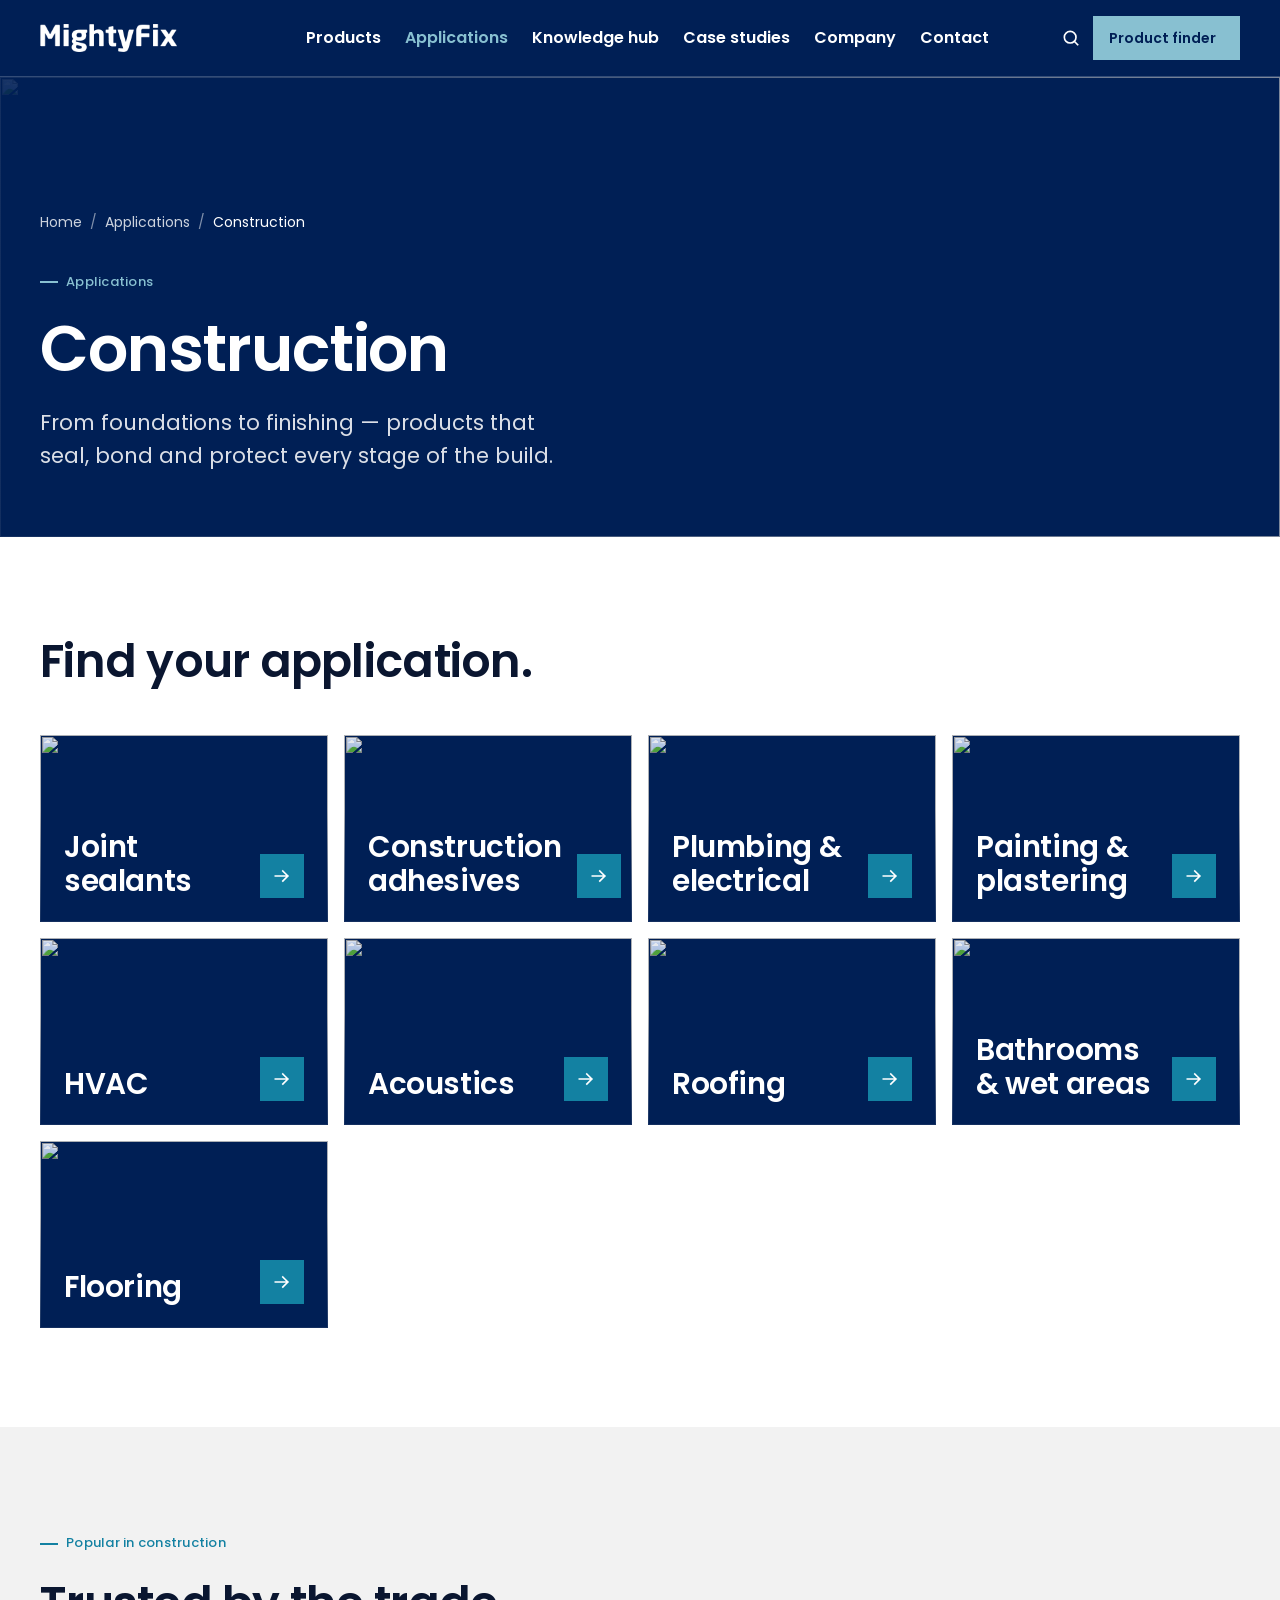
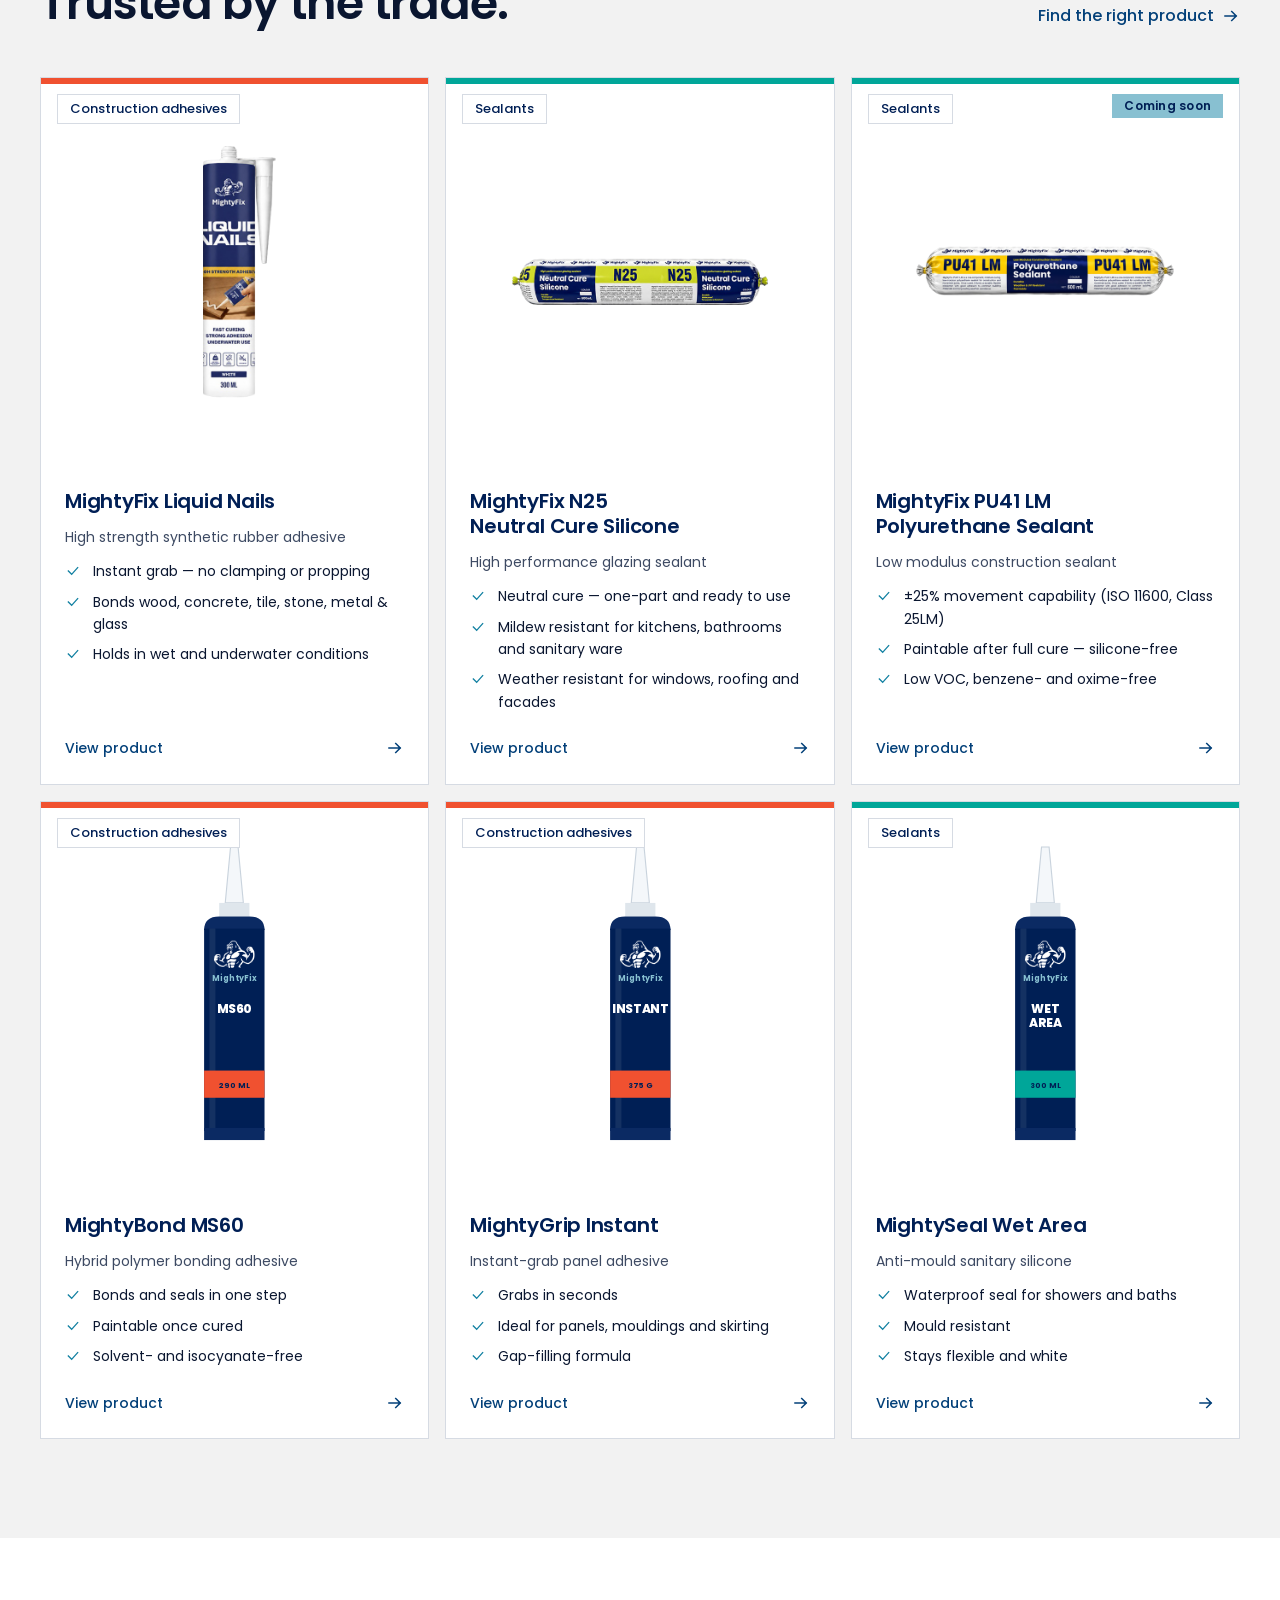
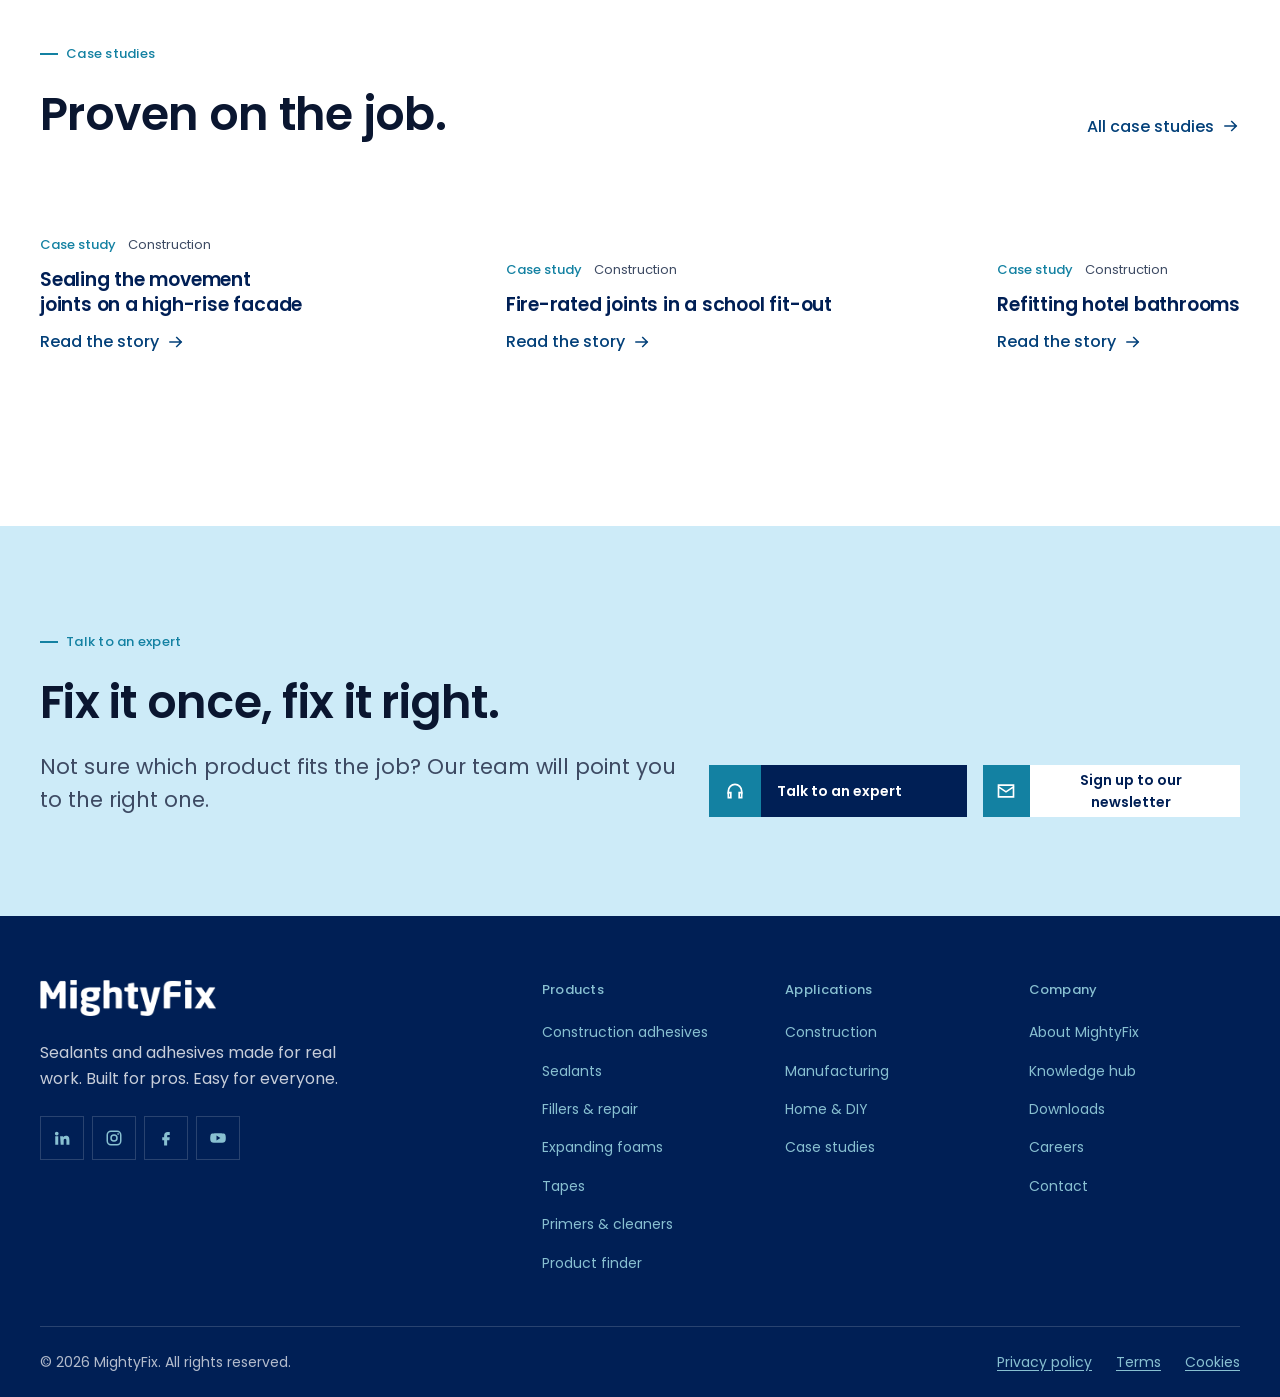
==== commit 390317d5: "Unslop pass: neutral copy, 4px grid, two heading weights, calm motion - Copy: every "Placeholder", X" ====
--- a/site/application.html
+++ b/site/application.html
@@ -4,7 +4,7 @@
   <meta charset="utf-8">
   <meta name="viewport" content="width=device-width, initial-scale=1">
   <title>Applications — MightyFix</title>
-  <meta name="description" content="Placeholder — MightyFix products by application.">
+  <meta name="description" content="MightyFix products by application.">
   <link rel="icon" href="assets/img/symbol-navy.png">
   <link rel="preconnect" href="https://fonts.googleapis.com">
   <link rel="preconnect" href="https://fonts.gstatic.com" crossorigin>
--- a/site/assets/css/styles.css
+++ b/site/assets/css/styles.css
@@ -83,6 +83,7 @@
 img, svg, video { display: block; max-width: 100%; }
 img { height: auto; }
 a { color: var(--link); text-underline-offset: 0.2em; }
+b, strong { font-weight: 600; }
 button, input, select, textarea { font: inherit; letter-spacing: inherit; color: inherit; }
 button { cursor: pointer; }
 h1, h2, h3, h4, h5, p, ul, ol, figure, blockquote, dl, dd { margin: 0; }
@@ -107,6 +108,7 @@
 h1, .h1 { font-size: var(--fs-h1); line-height: 1.04; letter-spacing: -0.018em; }
 h2, .h2 { font-size: var(--fs-h2); line-height: 1.1; letter-spacing: -0.016em; }
 h3, .h3 { font-size: var(--fs-h3); line-height: 1.2; letter-spacing: -0.011em; font-weight: 600; }
+.value h3, .contact-card h3, .acard__title, .pcard__title { letter-spacing: 0; }
 h4, .h4 { font-size: var(--fs-h4); line-height: 1.3; letter-spacing: 0; font-weight: 600; }
 .lead { font-size: var(--fs-lead); line-height: 1.55; letter-spacing: 0; }
 .small { font-size: var(--fs-small); }
@@ -151,8 +153,7 @@
   .split--even { grid-template-columns: 1fr 1fr; }
   .split--center { align-items: center; }
 }
-.split > *, .grid > *, .pdp-hero__grid > *, .article-layout > *, .contact-grid > *, .cta-band > *, .footer__top > * { min-width: 0; }
-.section-head { display: flex; flex-wrap: wrap; justify-content: space-between; align-items: end; gap: var(--s5); margin-bottom: var(--s7); }
+.split > *, .grid > *, .section-head { display: flex; flex-wrap: wrap; justify-content: space-between; align-items: end; gap: var(--s5); margin-bottom: var(--s7); }
 .section-head > div { max-width: 46rem; }
 .section-head .lead { margin-top: var(--s4); }
 
@@ -205,19 +206,6 @@
 
 .icon { width: 24px; height: 24px; flex: none; }
 
-/* ---------- Announcement bar ---------- */
-.announce {
-  background: var(--autumn); color: var(--white);
-  font-size: var(--fs-small);
-}
-.announce .container { display: flex; align-items: center; justify-content: center; gap: var(--s4); min-height: 40px; position: relative; padding-right: 56px; }
-.announce p { text-align: center; }
-.announce button {
-  position: absolute; right: var(--gutter); top: 50%; transform: translateY(-50%);
-  width: 40px; height: 40px; display: grid; place-items: center; background: none; border: 0; color: inherit;
-}
-.announce button svg { width: 18px; height: 18px; }
-
 /* ---------- Header ---------- */
 .site-header {
   position: sticky; top: 0; z-index: var(--z-header);
@@ -232,7 +220,7 @@
 .nav__list { display: flex; align-items: stretch; height: var(--header-h); }
 .nav__item { display: flex; }
 .nav__link {
-  display: inline-flex; align-items: center; padding: 0 14px;
+  display: inline-flex; align-items: center; padding: 0 12px;
   color: var(--white); text-decoration: none; font-size: 1rem; font-weight: 600;
   background: none; border: 0; cursor: pointer;
   transition: color 0.35s ease;
@@ -266,16 +254,16 @@
 }
 .mega.is-open { visibility: visible; opacity: 1; transition: opacity 0.5s ease, visibility 0s; }
 @media (max-width: 1099px) { .mega { display: none; } }
-.mega__inner { display: grid; grid-template-columns: repeat(3, 1fr); column-gap: var(--s6); padding-block: 70px 90px; }
+.mega__inner { display: grid; grid-template-columns: repeat(3, 1fr); column-gap: var(--s6); padding-block: 72px 88px; }
 .mega__col { list-style: none; margin: 0; padding: 0; }
-.mega__col li { margin-top: 5px; }
+.mega__col li { margin-top: 4px; }
 .mega__col li:first-child { margin-top: 0; }
 .mega__col a { display: inline-block; color: var(--white); text-decoration: none; font-size: 1rem; font-weight: 500; line-height: 32px; transition: color 0.35s ease; }
 .mega__col a:hover, .mega__col a:focus-visible { color: var(--halfbaked); }
-.mega__heading { display: inline-block; margin: 5px 0 10px; color: var(--white); text-decoration: none; font-size: 1.25rem; font-weight: 700; line-height: 32px; transition: color 0.35s ease; }
+.mega__heading { display: inline-block; margin: 4px 0 8px; color: var(--white); text-decoration: none; font-size: 1.25rem; font-weight: 600; line-height: 32px; transition: color 0.35s ease; }
 a.mega__heading:hover { color: var(--halfbaked); }
 .mega__heading--finder { line-height: 24px; max-width: 200px; }
-.mega__finder { display: inline-flex; align-items: center; gap: 10px; margin-top: 20px; color: var(--white); text-decoration: none; font-size: 1rem; font-weight: 500; line-height: 24px; transition: color 0.35s ease; }
+.mega__finder { display: inline-flex; align-items: center; gap: 8px; margin-top: 20px; color: var(--white); text-decoration: none; font-size: 1rem; font-weight: 500; line-height: 24px; transition: color 0.35s ease; }
 .mega__finder svg { width: 18px; height: 18px; color: var(--halfbaked); }
 .mega__finder:hover { color: var(--halfbaked); }
 
@@ -395,7 +383,6 @@
 .tile { position: relative; display: block; aspect-ratio: 4 / 3.4; overflow: hidden; color: var(--white); text-decoration: none; background: var(--navy); }
 .tile img { position: absolute; inset: 0; width: 100%; height: 100%; object-fit: cover; transition: transform var(--dur-3) var(--ease-out); }
 .tile::after { content: ""; position: absolute; inset: 0; background: linear-gradient(0deg, rgba(0, 31, 85, 0.9) 0%, rgba(0, 31, 85, 0.1) 60%); transition: opacity var(--dur-2) var(--ease-out); }
-.tile:hover img { transform: scale(1.05); }
 .tile__body { position: absolute; inset: auto 0 0 0; z-index: 1; display: flex; align-items: end; justify-content: space-between; gap: var(--s4); padding: var(--s5); }
 .tile__title { font-size: var(--fs-h3); font-weight: 600; line-height: 1.15; letter-spacing: -0.013em; }
 .tile__arrow { display: grid; place-items: center; width: 44px; height: 44px; flex: none; background: var(--autumn); transition: background-color var(--dur-1) var(--ease-out); }
@@ -410,23 +397,22 @@
 @media (min-width: 960px) { .products { grid-template-columns: repeat(3, 1fr); } }
 @media (min-width: 1200px) { .products--4 { grid-template-columns: repeat(4, 1fr); } }
 .pcard { position: relative; display: flex; flex-direction: column; background: var(--white); border: 1px solid var(--line); transition: border-color var(--dur-2) var(--ease-out), box-shadow var(--dur-2) var(--ease-out); }
-.pcard:hover { border-color: var(--halfbaked); box-shadow: var(--shadow); }
+.pcard:hover { border-color: var(--navy); }
 .pcard__media { position: relative; aspect-ratio: 1 / 1; background: var(--white); display: grid; place-items: center; overflow: hidden; }
 .pcard__media svg, .pcard__media .pack-photo { height: 78%; width: auto; transition: transform var(--dur-3) var(--ease-out); }
-.pcard__media .pack-photo { height: 100%; }
-.pcard:hover .pcard__media svg, .pcard:hover .pcard__media .pack-photo { transform: translateY(-6px) rotate(-2deg); }
+.pcard__media .pack-photo { height: 80%; max-width: 80%; }
 /* Real pack shots are on white — multiply drops the white onto the tinted backdrop */
 .pack-photo { mix-blend-mode: multiply; object-fit: contain; }
 .pcard__real { position: absolute; top: var(--s4); right: var(--s4); font-size: var(--fs-xs); font-weight: 600; background: var(--navy); color: var(--white); padding: 4px 10px; }
 .pcard__band { position: absolute; top: 0; left: 0; width: 100%; height: 6px; }
-.pcard__tag { position: absolute; top: var(--s4); left: var(--s4); font-size: var(--fs-xs); font-weight: 500; background: var(--white); color: var(--navy); padding: 4px 10px; border: 1px solid var(--line); z-index: 1; }
+.pcard__tag { position: absolute; top: var(--s4); left: var(--s4); font-size: var(--fs-xs); font-weight: 500; background: var(--white); color: var(--navy); padding: 4px 12px; border: 1px solid var(--line); z-index: 1; }
 .pcard__body { display: flex; flex-direction: column; gap: var(--s3); padding: var(--s5); flex: 1; }
 .pcard__title { font-size: 1.25rem; line-height: 1.25; letter-spacing: -0.011em; font-weight: 600; }
 .pcard__title a { color: var(--navy); text-decoration: none; }
 .pcard__title a::after { content: ""; position: absolute; inset: 0; }
 .pcard__sub { color: var(--text-muted); font-size: var(--fs-small); }
-.ticks li { position: relative; padding-left: 26px; font-size: var(--fs-small); }
-.ticks li + li { margin-top: 6px; }
+.ticks li { position: relative; padding-left: 28px; font-size: var(--fs-small); }
+.ticks li + li { margin-top: 8px; }
 .ticks svg { position: absolute; left: 0; top: 3px; width: 16px; height: 16px; color: var(--autumn); }
 .pcard__foot { margin-top: auto; padding-top: var(--s3); display: flex; align-items: center; justify-content: space-between; color: var(--azure); font-weight: 500; font-size: var(--fs-small); }
 .pcard__foot svg { width: 18px; height: 18px; transition: transform var(--dur-2) var(--ease-out); }
@@ -467,7 +453,7 @@
 @media (min-width: 720px) { .footer__cols { grid-template-columns: repeat(3, 1fr); } }
 .footer__title { color: var(--halfbaked); font-weight: 500; margin-bottom: var(--s4); font-size: var(--fs-xs); letter-spacing: 0.02em; }
 .footer__links li + li { margin-top: var(--s2); }
-.footer__links a { color: var(--white); text-decoration: none; display: inline-block; padding: 3px 0; }
+.footer__links a { color: var(--white); text-decoration: none; display: inline-block; padding: 4px 0; }
 .footer__links a:hover { text-decoration: underline; color: var(--halfbaked); }
 .footer__offices { display: grid; gap: var(--s6); padding-block: var(--s7); border-top: 1px solid var(--line-dark); }
 @media (min-width: 720px) { .footer__offices { grid-template-columns: repeat(3, 1fr); } }
@@ -484,7 +470,7 @@
 .form { display: grid; gap: var(--s4); }
 .form__row { display: grid; gap: var(--s4); }
 @media (min-width: 560px) { .form__row--2 { grid-template-columns: 1fr 1fr; } }
-.field { display: grid; gap: 6px; }
+.field { display: grid; gap: 8px; }
 .field label, .field legend { font-size: var(--fs-small); font-weight: 500; }
 .field .req { color: var(--error); }
 .field .opt { color: var(--text-muted); font-weight: 400; }
@@ -496,7 +482,7 @@
 .textarea { min-height: 120px; resize: vertical; }
 .input:focus, .select:focus, .textarea:focus { outline: none; border-color: var(--autumn); box-shadow: 0 0 0 3px rgba(19, 129, 162, 0.3); }
 .field.has-error .input, .field.has-error .select, .field.has-error .textarea { border-color: var(--error); }
-.field__error { display: none; align-items: center; gap: 6px; color: var(--error); font-size: var(--fs-small); }
+.field__error { display: none; align-items: center; gap: 8px; color: var(--error); font-size: var(--fs-small); }
 .field__error svg { width: 16px; height: 16px; }
 .field.has-error .field__error { display: flex; }
 .field__hint { color: var(--text-muted); font-size: var(--fs-xs); }
@@ -577,33 +563,136 @@
 .accordion .acc-body > * + * { margin-top: var(--s3); }
 .accordion .acc-body ol, .accordion .acc-body ul { padding-left: 1.2em; }
 
-/* ---------- Product detail ---------- */
-.pdp-hero { background: var(--paper); }
-.pdp-hero__grid { display: grid; gap: var(--s6); padding-block: var(--s6) var(--s8); }
-@media (min-width: 960px) { .pdp-hero__grid { grid-template-columns: 1.05fr 1fr; gap: var(--s8); align-items: start; } }
-.pdp-gallery__main { position: relative; aspect-ratio: 1 / 1; background: var(--white); border: 1px solid var(--line); display: grid; place-items: center; overflow: hidden; }
-.pdp-gallery__main svg, .pdp-gallery__main img { height: 82%; width: auto; }
-.pdp-gallery__main img.is-photo { width: 100%; height: 100%; object-fit: cover; }
-.pdp-gallery__thumbs { display: grid; grid-template-columns: repeat(4, 1fr); gap: var(--s3); margin-top: var(--s3); }
-.pdp-gallery__thumbs button { aspect-ratio: 1; padding: 0; border: 2px solid var(--line); background: var(--white); overflow: hidden; display: grid; place-items: center; }
-.pdp-gallery__thumbs button[aria-pressed="true"] { border-color: var(--navy); }
-.pdp-gallery__thumbs img { width: 100%; height: 100%; object-fit: cover; }
-.pdp-gallery__thumbs svg { height: 80%; width: auto; }
-.pdp-gallery__main .pack-photo { height: 100%; width: 100%; }
-.pdp-gallery__thumbs .pack-photo { width: 100%; height: 100%; object-fit: contain; }
-.feature-list li { padding: var(--s4) 0; border-bottom: 1px solid var(--line); }
-.feature-list li:first-child { border-top: 1px solid var(--line); }
-.feature-list strong { display: block; color: var(--navy); font-weight: 600; margin-bottom: 4px; }
-.feature-list span { color: var(--text-muted); font-size: var(--fs-small); }
-.howto.howto--4 { grid-template-columns: 1fr; }
-@media (min-width: 720px) { .howto.howto--4 { grid-template-columns: repeat(2, 1fr); } }
-@media (min-width: 1100px) { .howto.howto--4 { grid-template-columns: repeat(4, 1fr); } }
-.substrates { display: flex; flex-wrap: wrap; gap: var(--s2); }
-.tds-ref { font-size: var(--fs-xs); color: var(--text-muted); }
-.pdp-info { display: flex; flex-direction: column; gap: var(--s5); }
-.pdp-info h1 { font-size: var(--fs-h2); color: var(--navy); }
-.pdp-meta { display: flex; flex-wrap: wrap; gap: var(--s2); }
-.badge { display: inline-flex; align-items: center; gap: 6px; min-height: 30px; padding: 0 10px; background: var(--white); border: 1px solid var(--line); font-size: var(--fs-xs); font-weight: 500; color: var(--navy); }
+/* "Coming soon" label for products that haven't launched yet */
+.soon-badge { display: inline-block; padding: 4px 12px; margin-bottom: 12px; background: var(--halfbaked); color: var(--navy); font-size: 0.75rem; font-weight: 600; letter-spacing: 0.02em; line-height: 1.4; }
+.pcard__soon { position: absolute; top: var(--s4); right: var(--s4); z-index: 1; margin: 0; }
+.soon-badge--banner { margin: 20px 0 -8px; }
+
+/* ---------- Product detail (layout mirrors sabreadhesives.com product pages) ---------- */
+.prod-banner { background: var(--navy); color: var(--white); padding: 44px 0 76px; }
+.prod-banner__grid { display: grid; gap: var(--s6); align-items: center; }
+@media (min-width: 960px) { .prod-banner__grid { grid-template-columns: 5fr 1fr 5fr; } .prod-banner__copy { grid-column: 3; } }
+.prod-banner__media { display: flex; flex-direction: column; align-items: center; }
+.prod-banner__stage { position: relative; width: 100%; max-width: 500px; aspect-ratio: 1; display: grid; place-items: center; }
+.prod-banner__stage svg { height: min(440px, 80vw); width: auto; filter: drop-shadow(0 24px 30px rgba(0, 0, 0, 0.35)); }
+.prod-banner__stage img { height: auto; max-height: min(440px, 80vw); width: auto; max-width: 100%; filter: drop-shadow(0 24px 30px rgba(0, 0, 0, 0.35)); }
+.prod-banner__variant { margin-top: var(--s5); min-width: 160px; padding-inline: 12px; white-space: nowrap; padding-top: 12px; border-top: 2px solid var(--halfbaked); text-align: center; font-size: 0.875rem; font-weight: 600; line-height: 1.6; }
+.prod-banner__copy h1 { font-size: clamp(2.25rem, 1.6rem + 2vw, 3rem); font-weight: 600; line-height: 1.1; letter-spacing: 0; padding-top: 20px; max-width: none; }
+.prod-banner__lead { margin-top: var(--s5); font-size: 1rem; font-weight: 600; line-height: 1.4; max-width: 28rem; }
+.prod-banner__bullets { list-style: none; padding: 0; margin: 32px 0 0; }
+.prod-banner__bullets li { position: relative; padding-left: 16px; margin-bottom: 12px; font-weight: 500; line-height: 1.5; }
+.prod-banner__bullets li::before { content: ""; position: absolute; left: 0; top: 0.6em; width: 5px; height: 5px; background: var(--halfbaked); }
+.btn-solid { display: inline-flex; align-items: center; justify-content: center; min-height: 50px; padding: 0 32px; margin-top: 28px;
+  background: var(--halfbaked); color: var(--navy); border: 0; font-weight: 600; font-size: 1rem; text-decoration: none; transition: background-color 0.35s ease; }
+.btn-solid:hover { background: var(--white); }
+
+.prod-crumbs { background: var(--paper); padding: 16px 0; font-size: 0.75rem; font-weight: 500; color: var(--navy); }
+.prod-crumbs ol { display: flex; flex-wrap: wrap; gap: 8px; list-style: none; margin: 0; padding: 0; }
+.prod-crumbs li + li::before { content: "»"; margin-right: 8px; }
+.prod-crumbs a { color: inherit; text-decoration: none; }
+.prod-crumbs a:hover { color: var(--autumn); text-decoration: underline; }
+
+.prod-body { padding: 128px 0 180px; color: var(--navy); }
+.prod-body__grid { display: grid; gap: var(--s6); }
+@media (min-width: 960px) { .prod-body__grid { grid-template-columns: 3fr 9fr; gap: 0; } }
+.prod-nav { display: none; }
+@media (min-width: 960px) {
+  .prod-nav { display: block; }
+  .prod-nav__inner { position: sticky; top: calc(var(--header-h) + 64px); margin-right: 48px; padding: 36px 0; border-top: 1px solid var(--autumn); }
+}
+.prod-nav a { display: block; color: var(--navy); text-decoration: none; font-size: 1rem; font-weight: 500; line-height: 28px; transition: color 0.35s ease; }
+.prod-nav a:hover, .prod-nav a.is-active { color: var(--autumn); }
+.prod-main { min-width: 0; }
+.prod-sec { padding-bottom: 72px; scroll-margin-top: calc(var(--header-h) + 24px); }
+.prod-sec__title { display: flex; align-items: center; gap: 12px; padding: 24px 0 48px; font-size: 1.75rem; font-weight: 600; line-height: 1.6; color: var(--navy); }
+.prod-sec__title::before { content: ""; width: 5px; height: 20px; background: var(--autumn); flex: none; }
+.prod-text p { font-weight: 500; line-height: 1.5; }
+.prod-text p + p { margin-top: 1.5em; }
+.prod-text strong { font-weight: 600; }
+.prod-icons { display: flex; flex-wrap: wrap; gap: 24px; padding-top: 60px; }
+.prod-icon { width: 112px; text-align: center; color: var(--navy); text-decoration: none; font-size: 0.75rem; font-weight: 600; }
+.prod-icon span { display: grid; place-items: center; width: 112px; height: 80px; margin-bottom: 8px; }
+.prod-icon svg { width: 56px; height: 56px; }
+.prod-icon:hover { color: var(--autumn); }
+.prod-dots { list-style: none; padding: 0 0 0 20px; margin: 0; }
+.prod-dots li { position: relative; padding-left: 16px; margin-bottom: 12px; font-weight: 500; line-height: 1.7; }
+.prod-dots li::before { content: ""; position: absolute; left: 0; top: 0.75em; width: 5px; height: 5px; background: var(--autumn); }
+@media (min-width: 720px) { .prod-dots--2 { columns: 2; column-gap: 16px; } .prod-dots--2 li { break-inside: avoid; } }
+.prod-see-all { margin: 40px 0 24px; font-weight: 500; }
+.prod-see-all a { color: var(--autumn); }
+.prod-slider { margin-top: 56px; }
+.prod-slider__frame { position: relative; aspect-ratio: 926 / 520; overflow: hidden; background: var(--paper); }
+.prod-slider__track { display: flex; height: 100%; transition: transform 0.6s var(--ease-out); }
+.prod-slider__track img { flex: 0 0 100%; width: 100%; height: 100%; object-fit: cover; }
+.prod-slider__nav { position: absolute; left: 0; bottom: 0; display: flex; }
+.prod-slider__nav button { display: grid; place-items: center; width: 80px; height: 80px; border: 0; background: var(--autumn); color: var(--white); transition: background-color 0.35s ease; }
+.prod-slider__nav button:hover { background: var(--navy); }
+.prod-slider__nav svg { width: 28px; height: 28px; }
+@media (max-width: 639px) { .prod-slider__nav button { width: 56px; height: 56px; } }
+.prod-slider__caption { display: flex; gap: 20px; margin-top: 36px; }
+.prod-slider__count { flex: none; padding: 0 20px; font-size: 0.875rem; font-weight: 500; line-height: 24px; font-variant-numeric: tabular-nums; }
+.prod-slider__count b { font-weight: 600; }
+.prod-slider__text { font-weight: 500; line-height: 1.5; }
+.prod-steps { padding-left: 20px; }
+@media (min-width: 720px) { .prod-steps { columns: 2; column-gap: 80px; } }
+.prod-step { break-inside: avoid; margin-bottom: 32px; line-height: 1.7; font-weight: 500; }
+.prod-step b { display: block; font-weight: 600; }
+.prod-note { margin: 12px 0 0 20px; padding: 20px 24px; background: var(--paper); border-left: 3px solid var(--autumn); font-weight: 500; line-height: 1.6; }
+.prod-note b { font-weight: 600; }
+.prod-specs-wrap { padding-left: 20px; overflow-x: auto; }
+.prod-specs { width: 100%; min-width: 420px; border-collapse: collapse; }
+.prod-specs th, .prod-specs td { padding: 12px; border-top: 1px solid var(--autumn); text-align: left; vertical-align: top; font-weight: 500; line-height: 1.5; }
+.prod-specs thead th { border-top: 0; font-size: 0.75rem; font-weight: 600; color: var(--autumn); padding-top: 0; }
+.prod-specs tbody th { font-weight: 600; width: 45%; }
+@media (max-width: 639px) {
+  .prod-specs-wrap { padding-left: 0; overflow: visible; }
+  .prod-specs { min-width: 0; }
+  .prod-specs thead { position: absolute; width: 1px; height: 1px; overflow: hidden; clip: rect(0 0 0 0); }
+  .prod-specs tr { display: grid; grid-template-columns: auto 1fr; column-gap: 8px; padding: 12px 0; border-top: 1px solid var(--autumn); }
+  .prod-specs th, .prod-specs td { padding: 0; border: 0; }
+  .prod-specs tbody th { grid-column: 1 / -1; width: auto; margin-bottom: 2px; }
+  .prod-specs td:nth-child(2) { order: 2; color: var(--text-muted); }
+  .prod-specs td:nth-child(3) { order: 1; }
+  .prod-specs-note { margin-left: 0; }
+  .prod-specs .no-unit { display: none; }
+}
+.prod-specs-note { margin: 16px 0 0 20px; font-size: 0.875rem; color: var(--text-muted); }
+.prod-downloads { display: flex; flex-wrap: wrap; gap: 16px 0; padding-left: 20px; }
+.prod-dl { display: inline-flex; align-items: center; gap: 8px; width: 300px; max-width: 100%; padding: 0; background: none; border: 0; color: var(--autumn);
+  font-size: 1rem; font-weight: 600; line-height: 32px; text-decoration: none; text-align: left; cursor: pointer; transition: color 0.35s ease; }
+.prod-dl svg { width: 24px; height: 24px; flex: none; }
+.prod-dl:hover { color: var(--navy); }
+.prod-faq { max-width: 617px; }
+.prod-faq details { border-top: 1px solid var(--autumn); }
+.prod-faq details:last-child { border-bottom: 1px solid var(--autumn); }
+.prod-faq summary { display: flex; justify-content: space-between; align-items: center; gap: var(--s4); padding: 24px 0 24px 12px; cursor: pointer; list-style: none; font-weight: 600; line-height: 1.75; color: var(--navy); }
+.prod-faq summary::-webkit-details-marker { display: none; }
+.prod-faq summary svg { width: 16px; height: 16px; flex: none; color: var(--autumn); transition: transform 0.35s ease; }
+.prod-faq details[open] summary svg { transform: rotate(180deg); }
+.prod-faq .answer { padding: 0 12px 44px; font-size: 0.875rem; line-height: 1.6; color: var(--ink-2); }
+.prod-finder { display: grid; gap: var(--s5); margin: 104px 0 72px; padding: 52px 44px; background: var(--navy); color: var(--white); }
+@media (min-width: 720px) { .prod-finder { grid-template-columns: 1fr 2fr; align-items: end; } }
+.prod-finder p { font-size: 1.5rem; font-weight: 600; line-height: 1.3; max-width: 14ch; }
+.prod-finder a { display: inline-flex; align-items: center; gap: 20px; color: var(--halfbaked); text-decoration: none; font-size: 0.875rem; font-weight: 600;  }
+.prod-finder a span { display: grid; place-items: center; width: 60px; height: 60px; background: var(--halfbaked); color: var(--navy); transition: background-color 0.35s ease; }
+.prod-finder a span svg { width: 20px; height: 20px; }
+.prod-finder a:hover span { background: var(--white); }
+.prod-related { display: grid; gap: 12px; grid-template-columns: 1fr; }
+@media (min-width: 560px) { .prod-related { grid-template-columns: repeat(2, 1fr); } }
+@media (min-width: 1100px) { .prod-related { grid-template-columns: repeat(3, 1fr); } }
+.rel-card { display: block; color: var(--navy); text-decoration: none; }
+.rel-card__thumb { position: relative; aspect-ratio: 1; margin-bottom: 24px; background: var(--paper); display: grid; place-items: center; overflow: hidden; }
+.rel-card__thumb img, .rel-card__thumb svg { height: 80%; width: auto; transition: transform 0.6s var(--ease-out); }
+.rel-card__go { position: absolute; right: 0; bottom: 0; display: grid; place-items: center; width: 50px; height: 50px; background: var(--autumn); color: var(--white); transition: background-color 0.35s ease; }
+.rel-card__go svg { width: 20px; height: 20px; }
+.rel-card:hover .rel-card__go { background: var(--navy); }
+.rel-card__body { padding: 0 12px; }
+.rel-card__title { font-size: 1.125rem; font-weight: 600; line-height: 1.3; margin-bottom: 20px; }
+.rel-card:hover .rel-card__title { color: var(--autumn); }
+.rel-card .prod-dots { padding-left: 0; }
+.rel-card .prod-dots li { font-size: 0.875rem; line-height: 1.5; margin-bottom: 8px; }
+
+.badge { display: inline-flex; align-items: center; gap: 8px; min-height: 30px; padding: 0 10px; background: var(--white); border: 1px solid var(--line); font-size: var(--fs-xs); font-weight: 500; color: var(--navy); }
 .badge__dot { width: 8px; height: 8px; }
 .ticks--lg li { font-size: var(--fs-body); padding-left: 30px; }
 .ticks--lg li + li { margin-top: var(--s3); }
@@ -611,18 +700,16 @@
 .spec-strip { display: grid; grid-template-columns: repeat(2, 1fr); gap: 1px; background: var(--line); border: 1px solid var(--line); }
 @media (min-width: 640px) { .spec-strip { grid-template-columns: repeat(4, 1fr); } }
 .spec-strip div { background: var(--white); padding: var(--s4); }
-.spec-strip dt { font-size: var(--fs-xs); color: var(--text-muted); display: flex; align-items: center; gap: 6px; }
+.spec-strip dt { font-size: var(--fs-xs); color: var(--text-muted); display: flex; align-items: center; gap: 8px; }
 .spec-strip dt svg { width: 16px; height: 16px; color: var(--autumn); }
 .spec-strip dd { font-size: 1.125rem; font-weight: 600; letter-spacing: -0.009em; color: var(--navy); margin-top: 4px; }
-.pdp-actions { display: flex; flex-wrap: wrap; gap: var(--s3); }
-.pdp-actions .btn { flex: 1 1 220px; }
 .downloads { display: grid; gap: var(--s4); }
 @media (min-width: 640px) { .downloads { grid-template-columns: repeat(2, 1fr); } }
 .download {
   display: flex; align-items: center; gap: var(--s4); padding: var(--s5); background: var(--white); border: 1px solid var(--line);
   text-align: left; width: 100%; transition: border-color var(--dur-1), box-shadow var(--dur-2);
 }
-.download:hover { border-color: var(--navy); box-shadow: var(--shadow); }
+.download:hover { border-color: var(--navy); }
 .download__icon { display: grid; place-items: center; width: 52px; height: 52px; background: var(--navy); color: var(--white); flex: none; }
 .download__icon svg { width: 24px; height: 24px; }
 .download strong { display: block; font-weight: 600; color: var(--navy); font-size: 1.0625rem; letter-spacing: 0; }
@@ -656,10 +743,9 @@
 @media (min-width: 560px) { .option-grid { grid-template-columns: repeat(2, 1fr); } }
 @media (min-width: 960px) { .option-grid { grid-template-columns: repeat(3, 1fr); } .option-grid--4 { grid-template-columns: repeat(4, 1fr); } }
 .option { position: relative; display: flex; flex-direction: column; text-align: left; padding: 0; border: 1px solid var(--line); background: var(--white); color: var(--navy); overflow: hidden; transition: border-color var(--dur-1), box-shadow var(--dur-2); }
-.option:hover { border-color: var(--navy); box-shadow: var(--shadow); }
+.option:hover { border-color: var(--navy); }
 .option__media { aspect-ratio: 16 / 9; position: relative; overflow: hidden; }
 .option__media img { position: absolute; inset: 0; width: 100%; height: 100%; object-fit: cover; transition: transform var(--dur-3) var(--ease-out); }
-.option:hover .option__media img { transform: scale(1.05); }
 .option__body { display: flex; justify-content: space-between; align-items: center; gap: var(--s4); padding: var(--s5); font-size: 1.25rem; font-weight: 600; letter-spacing: -0.009em; }
 .option__body small { display: block; font-size: var(--fs-small); color: var(--text-muted); font-weight: 400; letter-spacing: 0; margin-top: 2px; }
 .option__body svg { width: 22px; height: 22px; color: var(--autumn); flex: none; }
@@ -672,7 +758,6 @@
 .acard { position: relative; display: flex; flex-direction: column; background: var(--white); }
 .acard__media { position: relative; aspect-ratio: 16 / 10; overflow: hidden; background: var(--navy); }
 .acard__media img { position: absolute; inset: 0; width: 100%; height: 100%; object-fit: cover; transition: transform var(--dur-3) var(--ease-out); }
-.acard:hover .acard__media img { transform: scale(1.04); }
 .acard__play { position: absolute; left: var(--s4); bottom: var(--s4); display: grid; place-items: center; width: 48px; height: 48px; background: var(--autumn); color: var(--white); }
 .acard__play svg { width: 20px; height: 20px; }
 .acard__duration { position: absolute; right: var(--s4); bottom: var(--s4); background: rgba(0, 31, 85, 0.85); color: var(--white); font-size: var(--fs-xs); padding: 4px 8px; font-variant-numeric: tabular-nums; }
@@ -703,13 +788,13 @@
 .doc-list .cat { font-size: var(--fs-small); color: var(--text-muted); display: none; }
 @media (min-width: 720px) { .doc-list .cat { display: block; } }
 .doc-list .doc-actions { display: flex; gap: var(--s2); }
-.doc-list .doc-actions button { min-height: 40px; padding: 0 var(--s4); background: var(--paper); border: 0; color: var(--navy); font-size: var(--fs-small); font-weight: 500; display: inline-flex; align-items: center; gap: 6px; }
+.doc-list .doc-actions button { min-height: 40px; padding: 0 var(--s4); background: var(--paper); border: 0; color: var(--navy); font-size: var(--fs-small); font-weight: 500; display: inline-flex; align-items: center; gap: 8px; }
 .doc-list .doc-actions button:hover { background: var(--navy); color: var(--white); }
 .doc-list .doc-actions svg { width: 16px; height: 16px; }
 
 /* ---------- Case study ---------- */
 .facts { display: grid; gap: 1px; background: var(--line-dark); border: 1px solid var(--line-dark); }
-@media (min-width: 640px) { .facts { grid-template-columns: repeat(4, 1fr); } }
+@media (min-width: 640px) { .facts { grid-template-columns: repeat(3, 1fr); } }
 .facts div { background: var(--navy); padding: var(--s5); }
 .facts dt { font-size: var(--fs-xs); color: var(--halfbaked); }
 .facts dd { margin-top: 4px; font-size: 1.125rem; font-weight: 600; letter-spacing: -0.009em; }
@@ -772,7 +857,7 @@
 .contact-card + .contact-card { margin-top: var(--s4); }
 .contact-card h3 { font-size: var(--fs-h4); color: var(--navy); }
 .contact-card ul { margin-top: var(--s3); }
-.contact-card li { display: flex; gap: var(--s3); align-items: flex-start; padding: 6px 0; font-size: var(--fs-small); }
+.contact-card li { display: flex; gap: var(--s3); align-items: flex-start; padding: 8px 0; font-size: var(--fs-small); }
 .contact-card li svg { width: 18px; height: 18px; color: var(--autumn); flex: none; margin-top: 2px; }
 .contact-card a { color: var(--navy); }
 .map-ph { position: relative; aspect-ratio: 21 / 9; background: var(--ice); overflow: hidden; }
@@ -782,7 +867,7 @@
 .map-ph .map-label { position: absolute; left: var(--s4); bottom: var(--s4); background: var(--white); padding: 6px 10px; font-size: var(--fs-xs); color: var(--text-muted); }
 
 /* ---------- Placeholder note (remove before launch) ---------- */
-.ph-note { display: inline-flex; gap: 6px; align-items: center; font-size: var(--fs-xs); color: var(--text-muted); border: 1px dashed var(--line); padding: 4px 8px; }
+.ph-note { display: inline-flex; gap: 8px; align-items: center; font-size: var(--fs-xs); color: var(--text-muted); border: 1px dashed var(--line); padding: 4px 8px; }
 
 /* ---------- Reveal on scroll ---------- */
 .js [data-reveal] { opacity: 0; transform: translateY(24px); transition: opacity 700ms var(--ease-out), transform 700ms var(--ease-out); transition-delay: var(--d, 0ms); }
